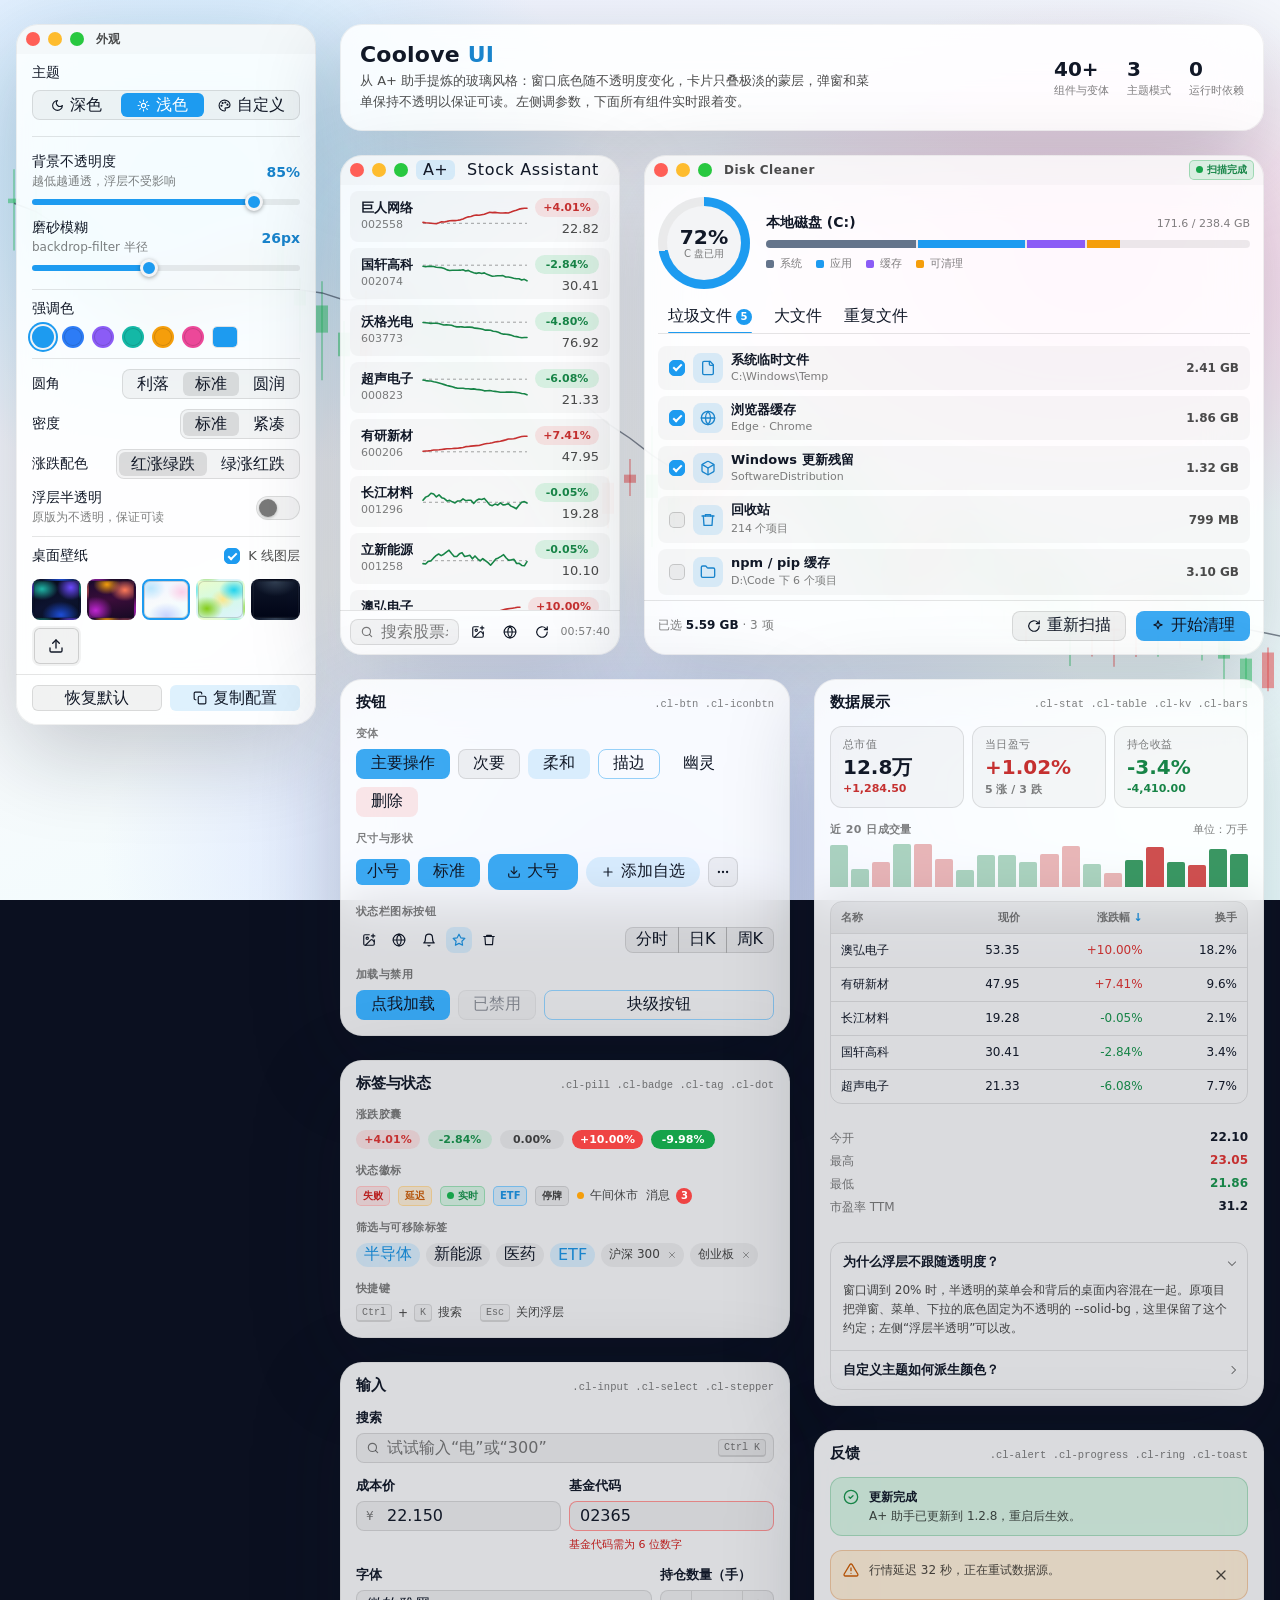
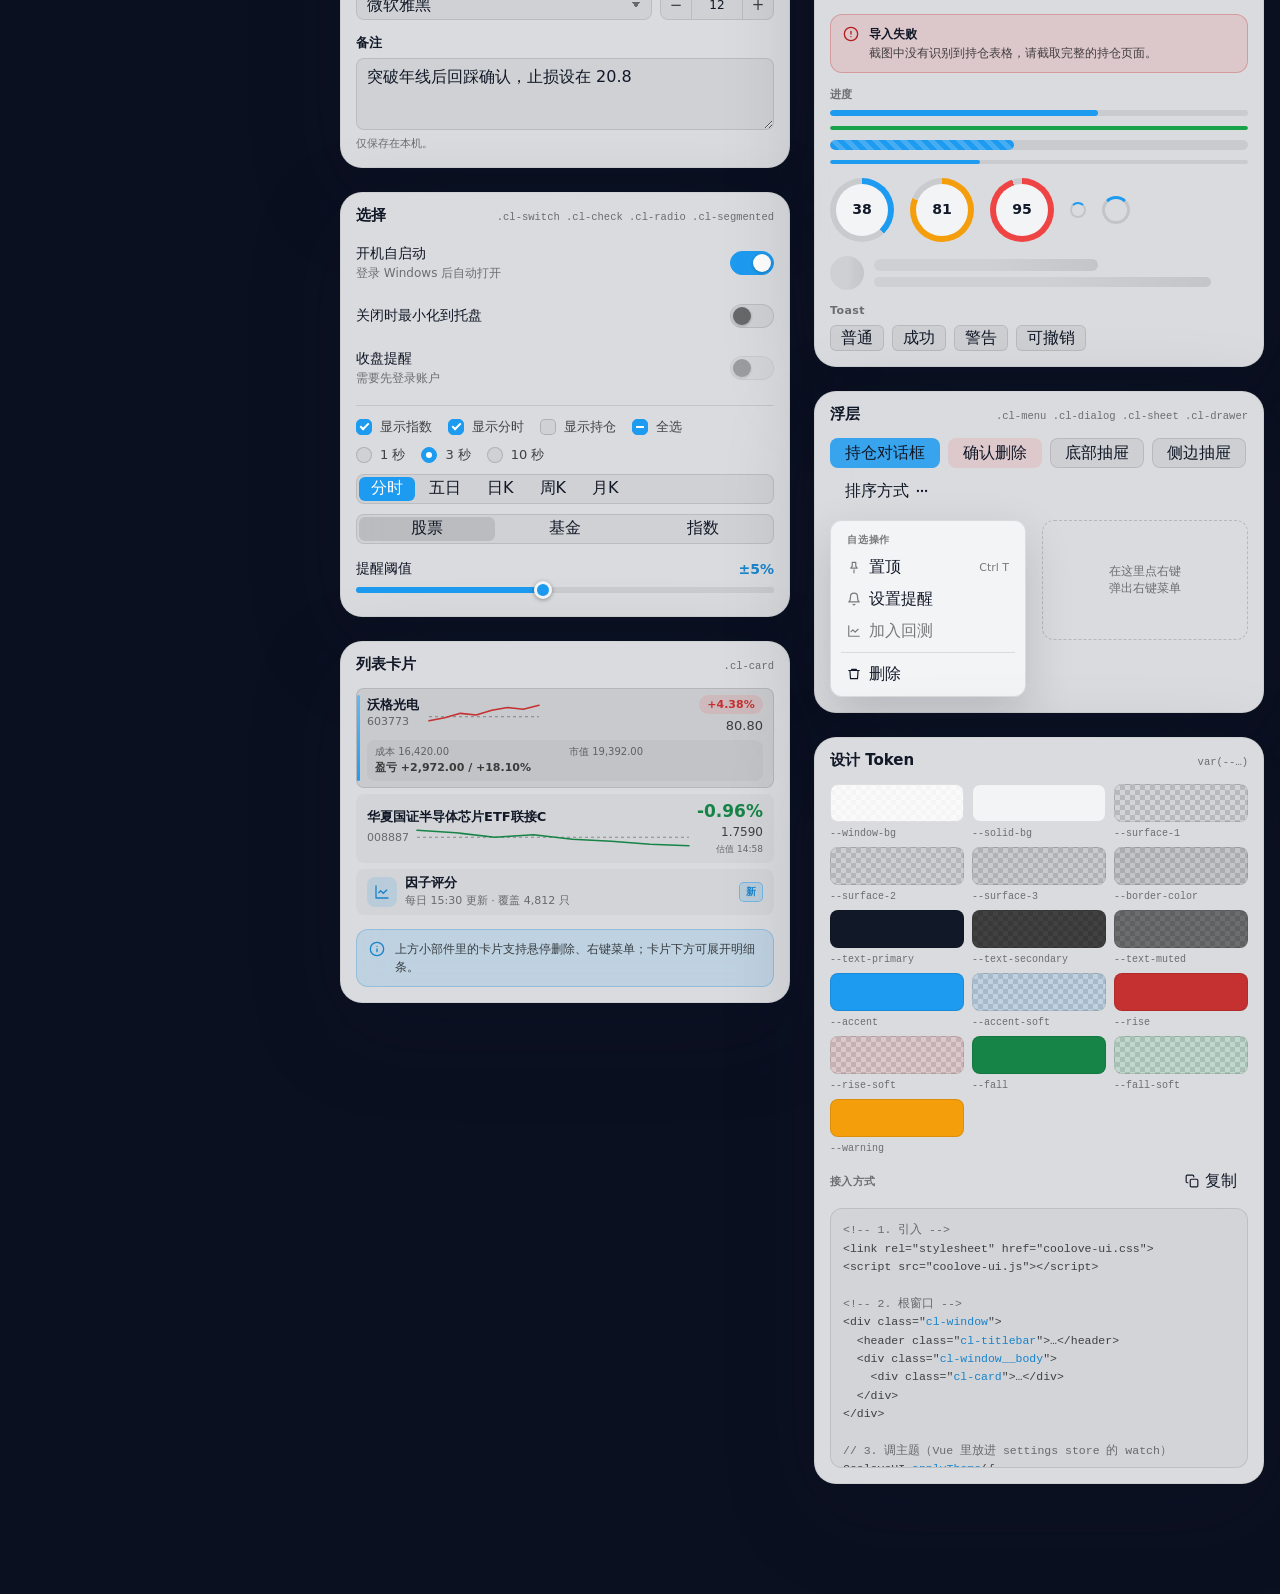
==== index.html @ 3b3c709a "feat: coolove-ui 初始版本（由 glass-ui 改名，前缀 cl-） Co-Authored-By: Claude Opus 5.5 <noreply@anthropic.com> " ====
<!doctype html>
<html lang="zh-CN">
<meta charset="utf-8">
<meta name="viewport" content="width=device-width, initial-scale=1, viewport-fit=cover">
<title>Coolove UI 组件库</title>
<meta name="description" content="从 A+ 助手提炼的可调透明度玻璃风格组件库">
<link rel="stylesheet" href="coolove-ui.css">
<style>
  /* 展示页布局：左侧是“设置窗口”（本身就是组件示范），右侧依次是两个真实感的小部件窗口和组件画廊；
     背后是可切换的桌面壁纸 + K 线图层，用来直观看出透明度和模糊的效果。 */
  html, body { min-height: 100%; }
  body {
    margin: 0;
    background: #0b1020;
    color: #e5e7eb;
    font-family: "Microsoft YaHei", "PingFang SC", "Segoe UI", system-ui, sans-serif;
  }
  .i { width: 16px; height: 16px; fill: none; stroke: currentColor; stroke-width: 2; stroke-linecap: round; stroke-linejoin: round; flex-shrink: 0; }

  .sc-wall { position: fixed; inset: 0; z-index: 0; background: var(--wall, #0b1020); background-size: cover; background-position: center; transition: background .4s ease; }
  .sc-candles { position: fixed; inset: 0; z-index: 0; width: 100%; height: 100%; pointer-events: none; }

  .desk {
    position: relative;
    z-index: 1;
    max-width: 1380px;
    margin: 0 auto;
    padding-block: 24px 110px;
    padding-inline: 16px;
    display: grid;
    grid-template-columns: 300px minmax(0, 1fr);
    gap: 24px;
    align-items: start;
    background: transparent;
  }
  .sc-side { position: sticky; top: calc(env(safe-area-inset-top, 0px) + 16px); max-height: calc(100vh - 32px); }
  .sc-main { display: flex; flex-direction: column; gap: 24px; min-width: 0; }

  /* 设置窗口 */
  .sc-settings { max-height: calc(100vh - 32px); }
  .sc-settings .cl-window__body { gap: 0; padding: 4px 16px 8px; }
  .sc-settings .cl-divider { margin: 10px 0; }
  .sc-settings__foot { display: flex; gap: 8px; padding: 10px 16px 14px; border-top: 1px solid var(--divider-color); }
  .sc-walls { display: grid; grid-template-columns: repeat(5, 1fr); gap: 6px; margin-top: 6px; }
  .sc-wall-btn {
    aspect-ratio: 1.2;
    max-width: 100%;
    padding: 0;
    border: 2px solid transparent;
    border-radius: var(--radius-sm);
    background: var(--thumb);
    background-size: cover;
    background-position: center;
    cursor: pointer;
    box-shadow: inset 0 0 0 1px rgb(var(--ink) / .15);
    transition: transform var(--ease);
  }
  .sc-wall-btn:hover { transform: translateY(-1px); }
  .sc-wall-btn[aria-pressed="true"] { border-color: var(--accent); }
  .sc-wall-btn--upload { display: grid; place-items: center; background: var(--surface-2); color: var(--text-muted); }
  .sc-custom[hidden] { display: none; }

  /* 顶部介绍 */
  .sc-intro { padding: 18px 20px; display: flex; flex-direction: row; flex-wrap: wrap; align-items: center; gap: 16px 24px; }
  .sc-intro__text { flex: 1 1 320px; min-width: 0; }
  .sc-intro h1 { margin: 0 0 4px; font-size: 22px; font-weight: 800; letter-spacing: .01em; text-wrap: balance; }
  .sc-intro h1 span { color: var(--accent-text); }
  .sc-intro p { margin: 0; font-size: var(--fs-md); line-height: 1.6; color: var(--text-secondary); max-width: 62ch; }
  .sc-intro__meta { display: flex; gap: 18px; }
  .sc-intro__meta div { display: flex; flex-direction: column; gap: 2px; }
  .sc-intro__meta strong { font-size: 20px; font-weight: 800; font-variant-numeric: tabular-nums; }
  .sc-intro__meta span { font-size: var(--fs-xs); color: var(--text-muted); }

  /* 小部件展示行 */
  .sc-showroom { display: flex; flex-wrap: wrap; gap: 24px; align-items: flex-start; }
  .sc-widget { width: 280px; max-width: 100%; height: 500px; flex-shrink: 0; }
  .sc-widget .cl-window__body { scrollbar-width: none; }
  .sc-widget .cl-window__body::-webkit-scrollbar { display: none; }
  .sc-spark { flex: 1; min-width: 0; max-width: 110px; height: 18px; }
  .sc-cleaner { flex: 1 1 360px; min-width: 0; height: 500px; }
  .sc-cleaner .cl-window__body { padding: 12px 14px; gap: 12px; }
  .sc-disk { display: flex; align-items: center; gap: 16px; }
  .sc-disk__info { flex: 1; min-width: 0; display: flex; flex-direction: column; gap: 8px; }
  .sc-disk__title { display: flex; align-items: baseline; justify-content: space-between; gap: 8px; }
  .sc-disk__title strong { font-size: var(--fs-lg); }
  .sc-disk__title span { font-size: var(--fs-xs); color: var(--text-muted); font-variant-numeric: tabular-nums; }
  .sc-clean-foot { display: flex; align-items: center; gap: 10px; padding: 10px 14px 14px; border-top: 1px solid var(--divider-color); }
  .sc-clean-foot__sum { flex: 1; min-width: 0; display: flex; flex-direction: column; gap: 6px; font-size: var(--fs-sm); color: var(--text-muted); }
  .sc-clean-foot__sum strong { color: var(--text-primary); font-variant-numeric: tabular-nums; }
  .sc-size { font-size: var(--fs-sm); font-weight: 600; color: var(--text-secondary); font-variant-numeric: tabular-nums; white-space: nowrap; }

  /* 组件画廊：瀑布流 */
  .sc-gallery { columns: 2 380px; column-gap: 24px; }
  .sc-section { break-inside: avoid; margin-bottom: 24px; display: flex; flex-direction: column; }
  .sc-section__head { display: flex; align-items: baseline; justify-content: space-between; gap: 12px; padding: 14px 16px 4px; }
  .sc-section__head h2 { margin: 0; font-size: 15px; font-weight: 700; }
  .sc-section__head code { font-family: var(--font-mono); font-size: 10.5px; color: var(--text-muted); }
  .sc-section__body { display: flex; flex-direction: column; gap: 14px; padding: 10px 16px 16px; }
  .sc-label { font-size: var(--fs-xs); font-weight: 600; color: var(--text-muted); letter-spacing: .04em; margin-bottom: -6px; }
  .sc-stats { display: grid; grid-template-columns: repeat(3, minmax(0, 1fr)); gap: 8px; }
  .sc-rings { display: flex; flex-wrap: wrap; gap: 16px; align-items: center; }
  .sc-skel { display: flex; gap: 10px; align-items: center; }
  .sc-skel > div { flex: 1; display: flex; flex-direction: column; gap: 6px; }
  .sc-menu-demo { display: flex; flex-wrap: wrap; gap: 16px; align-items: flex-start; }
  .sc-menu-demo .cl-menu { width: 196px; }
  .sc-ctx-zone {
    flex: 1 1 160px;
    min-height: 120px;
    display: grid;
    place-items: center;
    padding: 12px;
    border: 1px dashed var(--border-strong);
    border-radius: var(--radius-md);
    color: var(--text-muted);
    font-size: var(--fs-sm);
    text-align: center;
  }
  .sc-tokens { display: grid; grid-template-columns: repeat(auto-fill, minmax(112px, 1fr)); gap: 8px; }
  .sc-token { display: flex; flex-direction: column; gap: 6px; min-width: 0; }
  .sc-token i {
    height: 38px;
    border-radius: var(--radius-sm);
    border: 1px solid var(--border-color);
    background: var(--sw), repeating-conic-gradient(rgb(var(--ink) / .12) 0 25%, transparent 0 50%) 0 0 / 10px 10px;
    background-blend-mode: normal;
  }
  .sc-token span { font-family: var(--font-mono); font-size: 10px; color: var(--text-muted); overflow: hidden; text-overflow: ellipsis; white-space: nowrap; }
  .sc-code {
    margin: 0;
    padding: 12px;
    max-height: 260px;
    overflow: auto;
    border: 1px solid var(--border-color);
    border-radius: var(--radius-md);
    background: rgb(var(--ink) / .03);
    font-family: var(--font-mono);
    font-size: 11.5px;
    line-height: 1.6;
    color: var(--text-secondary);
    white-space: pre;
    user-select: text;
  }
  .sc-code b { color: var(--accent-text); font-weight: 500; }
  .sc-code em { color: var(--text-muted); font-style: normal; }

  .sc-dock {
    position: fixed;
    left: 50%;
    bottom: calc(env(safe-area-inset-bottom, 0px) + 14px);
    z-index: 90;
    width: min(360px, calc(100% - 32px));
    transform: translateX(-50%);
    display: none;
    flex-direction: row;
    align-items: center;
    gap: 10px;
    padding: 6px 8px 6px 14px;
    border-radius: var(--radius-pill);
  }
  .sc-dock .cl-range { margin: 0; }
  .sc-dock__val { font-size: var(--fs-sm); font-weight: 700; color: var(--accent-text); font-variant-numeric: tabular-nums; min-width: 36px; text-align: right; }

  @media (max-width: 1040px) {
    .desk { grid-template-columns: minmax(0, 1fr); }
    .cl-toast-stack { bottom: calc(env(safe-area-inset-bottom, 0px) + 76px); }
    .sc-side { position: static; max-height: none; }
    .sc-settings { max-height: none; }
    .sc-dock { display: flex; }
  }
  @media (max-width: 520px) {
    .sc-widget { width: 100%; }
    .sc-stats { grid-template-columns: minmax(0, 1fr) minmax(0, 1fr); }
    .sc-disk { flex-direction: column; align-items: stretch; }
    .sc-disk .cl-ring { align-self: center; }
  }
</style>

<!-- 图标（线性，仿 lucide） -->
<svg width="0" height="0" style="position:absolute" aria-hidden="true">
  <symbol id="i-search" viewBox="0 0 24 24"><circle cx="11" cy="11" r="7"/><path d="m20 20-3.5-3.5"/></symbol>
  <symbol id="i-refresh" viewBox="0 0 24 24"><path d="M21 12a9 9 0 1 1-2.64-6.36L21 8"/><path d="M21 3v5h-5"/></symbol>
  <symbol id="i-image" viewBox="0 0 24 24"><path d="M16 5h6M19 2v6"/><path d="M21 11.5V19a2 2 0 0 1-2 2H5a2 2 0 0 1-2-2V5a2 2 0 0 1 2-2h7.5"/><path d="m21 15-3.1-3.1a2 2 0 0 0-2.8 0L6 21"/><circle cx="9" cy="9" r="2"/></symbol>
  <symbol id="i-globe" viewBox="0 0 24 24"><circle cx="12" cy="12" r="10"/><path d="M2 12h20"/><path d="M12 2a15 15 0 0 1 0 20 15 15 0 0 1 0-20"/></symbol>
  <symbol id="i-x" viewBox="0 0 24 24"><path d="M18 6 6 18M6 6l12 12"/></symbol>
  <symbol id="i-plus" viewBox="0 0 24 24"><path d="M12 5v14M5 12h14"/></symbol>
  <symbol id="i-minus" viewBox="0 0 24 24"><path d="M5 12h14"/></symbol>
  <symbol id="i-trash" viewBox="0 0 24 24"><path d="M3 6h18"/><path d="M8 6V4h8v2"/><path d="m19 6-1 14H6L5 6"/></symbol>
  <symbol id="i-pin" viewBox="0 0 24 24"><path d="M12 17v5"/><path d="M9 4h6v6.5l2.5 3.5h-11L9 10.5z"/></symbol>
  <symbol id="i-bell" viewBox="0 0 24 24"><path d="M6 8a6 6 0 0 1 12 0c0 7 3 9 3 9H3s3-2 3-9"/><path d="M10.3 21a1.94 1.94 0 0 0 3.4 0"/></symbol>
  <symbol id="i-check" viewBox="0 0 24 24"><path d="M20 6 9 17l-5-5"/></symbol>
  <symbol id="i-info" viewBox="0 0 24 24"><circle cx="12" cy="12" r="10"/><path d="M12 16v-4M12 8h.01"/></symbol>
  <symbol id="i-warn" viewBox="0 0 24 24"><path d="M10.3 3.9 1.8 18a2 2 0 0 0 1.7 3h16.9a2 2 0 0 0 1.7-3L13.7 3.9a2 2 0 0 0-3.4 0z"/><path d="M12 9v4M12 17h.01"/></symbol>
  <symbol id="i-ok" viewBox="0 0 24 24"><circle cx="12" cy="12" r="10"/><path d="m9 12 2 2 4-4"/></symbol>
  <symbol id="i-alert" viewBox="0 0 24 24"><circle cx="12" cy="12" r="10"/><path d="M12 8v4M12 16h.01"/></symbol>
  <symbol id="i-folder" viewBox="0 0 24 24"><path d="M4 20h16a2 2 0 0 0 2-2V8a2 2 0 0 0-2-2h-7.9a2 2 0 0 1-1.7-.9l-.8-1.2A2 2 0 0 0 7.9 3H4a2 2 0 0 0-2 2v13a2 2 0 0 0 2 2z"/></symbol>
  <symbol id="i-drive" viewBox="0 0 24 24"><path d="M22 12H2"/><path d="M5.45 5.11 2 12v6a2 2 0 0 0 2 2h16a2 2 0 0 0 2-2v-6l-3.45-6.89A2 2 0 0 0 16.76 4H7.24a2 2 0 0 0-1.79 1.11z"/><path d="M6 16h.01M10 16h.01"/></symbol>
  <symbol id="i-sun" viewBox="0 0 24 24"><circle cx="12" cy="12" r="4"/><path d="M12 2v2M12 20v2M4.9 4.9l1.4 1.4M17.7 17.7l1.4 1.4M2 12h2M20 12h2M4.9 19.1l1.4-1.4M17.7 6.3l1.4-1.4"/></symbol>
  <symbol id="i-moon" viewBox="0 0 24 24"><path d="M12 3a6 6 0 0 0 9 9 9 9 0 1 1-9-9z"/></symbol>
  <symbol id="i-palette" viewBox="0 0 24 24"><circle cx="13.5" cy="6.5" r="1"/><circle cx="17.5" cy="10.5" r="1"/><circle cx="8.5" cy="7.5" r="1"/><circle cx="6.5" cy="12.5" r="1"/><path d="M12 2a10 10 0 0 0 0 20c.9 0 1.7-.8 1.7-1.7 0-.4-.2-.8-.4-1.1-.3-.3-.4-.7-.4-1.1 0-.9.8-1.7 1.7-1.7h2a5.6 5.6 0 0 0 5.6-5.6C22 6 17.5 2 12 2z"/></symbol>
  <symbol id="i-star" viewBox="0 0 24 24"><path d="m12 2 3.1 6.3 6.9 1-5 4.9 1.2 6.8-6.2-3.2-6.2 3.2L7 14.2 2 9.3l6.9-1z"/></symbol>
  <symbol id="i-more" viewBox="0 0 24 24"><circle cx="5" cy="12" r="1"/><circle cx="12" cy="12" r="1"/><circle cx="19" cy="12" r="1"/></symbol>
  <symbol id="i-upload" viewBox="0 0 24 24"><path d="M21 15v4a2 2 0 0 1-2 2H5a2 2 0 0 1-2-2v-4"/><path d="m17 8-5-5-5 5"/><path d="M12 3v12"/></symbol>
  <symbol id="i-copy" viewBox="0 0 24 24"><rect x="9" y="9" width="13" height="13" rx="2"/><path d="M5 15H4a2 2 0 0 1-2-2V4a2 2 0 0 1 2-2h9a2 2 0 0 1 2 2v1"/></symbol>
  <symbol id="i-spark" viewBox="0 0 24 24"><path d="M12 3l1.9 5.1L19 10l-5.1 1.9L12 17l-1.9-5.1L5 10l5.1-1.9z"/></symbol>
  <symbol id="i-download" viewBox="0 0 24 24"><path d="M21 15v4a2 2 0 0 1-2 2H5a2 2 0 0 1-2-2v-4"/><path d="m7 10 5 5 5-5"/><path d="M12 15V3"/></symbol>
  <symbol id="i-chart" viewBox="0 0 24 24"><path d="M3 3v18h18"/><path d="m19 9-5 5-4-4-3 3"/></symbol>
  <symbol id="i-box" viewBox="0 0 24 24"><path d="M21 8a2 2 0 0 0-1-1.73l-7-4a2 2 0 0 0-2 0l-7 4A2 2 0 0 0 3 8v8a2 2 0 0 0 1 1.73l7 4a2 2 0 0 0 2 0l7-4A2 2 0 0 0 21 16Z"/><path d="m3.3 7 8.7 5 8.7-5"/><path d="M12 22V12"/></symbol>
  <symbol id="i-file" viewBox="0 0 24 24"><path d="M15 2H6a2 2 0 0 0-2 2v16a2 2 0 0 0 2 2h12a2 2 0 0 0 2-2V7z"/><path d="M14 2v4a2 2 0 0 0 2 2h4"/></symbol>
  <symbol id="i-gear" viewBox="0 0 24 24"><circle cx="12" cy="12" r="3"/><path d="M19.4 15a1.65 1.65 0 0 0 .33 1.82l.06.06a2 2 0 1 1-2.83 2.83l-.06-.06a1.65 1.65 0 0 0-1.82-.33 1.65 1.65 0 0 0-1 1.51V21a2 2 0 0 1-4 0v-.09a1.65 1.65 0 0 0-1-1.51 1.65 1.65 0 0 0-1.82.33l-.06.06a2 2 0 1 1-2.83-2.83l.06-.06a1.65 1.65 0 0 0 .33-1.82 1.65 1.65 0 0 0-1.51-1H3a2 2 0 0 1 0-4h.09a1.65 1.65 0 0 0 1.51-1 1.65 1.65 0 0 0-.33-1.82l-.06-.06a2 2 0 1 1 2.83-2.83l.06.06a1.65 1.65 0 0 0 1.82.33h.01a1.65 1.65 0 0 0 1-1.51V3a2 2 0 0 1 4 0v.09a1.65 1.65 0 0 0 1 1.51h.01a1.65 1.65 0 0 0 1.82-.33l.06-.06a2 2 0 1 1 2.83 2.83l-.06.06a1.65 1.65 0 0 0-.33 1.82v.01a1.65 1.65 0 0 0 1.51 1H21a2 2 0 0 1 0 4h-.09a1.65 1.65 0 0 0-1.51 1z"/></symbol>
</svg>

<div class="sc-wall" id="wall"></div>
<canvas class="sc-candles" id="candles" aria-hidden="true"></canvas>

<div class="desk cl-scope" id="desk" data-cl-root data-theme="dark">

  <!-- ================= 左：外观设置窗口 ================= -->
  <aside class="sc-side">
    <section class="cl-window sc-settings" aria-label="外观设置">
      <header class="cl-titlebar">
        <div class="cl-traffic">
          <button class="cl-traffic__btn cl-traffic__btn--close" type="button" aria-label="关闭"><svg viewBox="0 0 24 24" fill="none" stroke="currentColor" stroke-width="3.5" stroke-linecap="round"><path d="M18 6 6 18M6 6l12 12"/></svg></button>
          <button class="cl-traffic__btn cl-traffic__btn--min" type="button" aria-label="最小化"><svg viewBox="0 0 24 24" fill="none" stroke="currentColor" stroke-width="3.5" stroke-linecap="round"><path d="M5 12h14"/></svg></button>
          <button class="cl-traffic__btn cl-traffic__btn--settings" type="button" aria-label="设置"><svg viewBox="0 0 24 24" fill="none" stroke="currentColor" stroke-width="3" stroke-linecap="round"><circle cx="12" cy="12" r="4"/></svg></button>
        </div>
        <span class="cl-titlebar__title" style="cursor:default">外观</span>
      </header>

      <div class="cl-window__body cl-scroll">
        <div class="cl-setting" style="flex-direction:column;align-items:stretch;gap:8px">
          <span class="cl-setting__label">主题</span>
          <div class="cl-segmented cl-segmented--block" data-cl-select id="ctlTheme" role="group" aria-label="主题">
            <button class="cl-segmented__item" type="button" data-value="dark" aria-pressed="true"><svg class="i"><use href="#i-moon"/></svg>深色</button>
            <button class="cl-segmented__item" type="button" data-value="light" aria-pressed="false"><svg class="i"><use href="#i-sun"/></svg>浅色</button>
            <button class="cl-segmented__item" type="button" data-value="custom" aria-pressed="false"><svg class="i"><use href="#i-palette"/></svg>自定义</button>
          </div>
          <div class="cl-panel sc-custom" id="customPanel" hidden>
            <div class="cl-stack">
              <label class="cl-row" style="justify-content:space-between" for="ctlCustomBg">
                <span class="cl-stack" style="gap:2px"><span style="font-size:var(--fs-sm);font-weight:500">背景色</span><span class="cl-mono cl-muted" style="font-size:11px" id="customBgHex">#1F2937</span></span>
                <input class="cl-color" type="color" id="ctlCustomBg" value="#1f2937">
              </label>
              <label class="cl-row" style="justify-content:space-between" for="ctlCustomFg">
                <span class="cl-stack" style="gap:2px"><span style="font-size:var(--fs-sm);font-weight:500">文字色</span><span class="cl-mono cl-muted" style="font-size:11px" id="customFgHex">#FFFFFF</span></span>
                <input class="cl-color" type="color" id="ctlCustomFg" value="#ffffff">
              </label>
            </div>
          </div>
        </div>

        <hr class="cl-divider">

        <div>
          <div class="cl-setting" style="padding-bottom:0">
            <div class="cl-setting__info"><span class="cl-setting__label">背景不透明度</span><span class="cl-setting__desc">越低越通透，浮层不受影响</span></div>
            <span class="cl-setting__value js-opacity-val">85%</span>
          </div>
          <input class="cl-range js-opacity" id="ctlOpacity" type="range" min="0" max="100" value="85" aria-label="背景不透明度">
        </div>
        <div>
          <div class="cl-setting" style="padding-bottom:0">
            <div class="cl-setting__info"><span class="cl-setting__label">磨砂模糊</span><span class="cl-setting__desc">backdrop-filter 半径</span></div>
            <span class="cl-setting__value" id="blurVal">26px</span>
          </div>
          <input class="cl-range" id="ctlBlur" type="range" min="0" max="60" value="26" aria-label="磨砂模糊">
        </div>

        <hr class="cl-divider">

        <div class="cl-stack" style="gap:8px">
          <span class="cl-setting__label">强调色</span>
          <div class="cl-swatches" id="ctlAccent">
            <button class="cl-swatch" type="button" style="--swatch:#1d9bf0" data-value="#1d9bf0" aria-label="原版蓝" data-tip="原版蓝"></button>
            <button class="cl-swatch" type="button" style="--swatch:#2d7cf6" data-value="#2d7cf6" aria-label="深海蓝" data-tip="深海蓝"></button>
            <button class="cl-swatch" type="button" style="--swatch:#8b5cf6" data-value="#8b5cf6" aria-label="紫罗兰" data-tip="紫罗兰"></button>
            <button class="cl-swatch" type="button" style="--swatch:#14b8a6" data-value="#14b8a6" aria-label="青碧" data-tip="青碧"></button>
            <button class="cl-swatch" type="button" style="--swatch:#f59e0b" data-value="#f59e0b" aria-label="琥珀" data-tip="琥珀"></button>
            <button class="cl-swatch" type="button" style="--swatch:#ec4899" data-value="#ec4899" aria-label="桃红" data-tip="桃红"></button>
            <input class="cl-color" type="color" id="ctlAccentCustom" value="#1d9bf0" aria-label="自选强调色" style="width:26px;height:22px">
          </div>
        </div>

        <hr class="cl-divider">

        <div class="cl-stack" style="gap:10px">
          <div class="cl-setting" style="padding:0"><span class="cl-setting__label">圆角</span>
            <div class="cl-segmented cl-segmented--subtle" data-cl-select id="ctlRadius" role="group" aria-label="圆角">
              <button class="cl-segmented__item" type="button" data-value="0.55" aria-pressed="false">利落</button>
              <button class="cl-segmented__item" type="button" data-value="1" aria-pressed="true">标准</button>
              <button class="cl-segmented__item" type="button" data-value="1.4" aria-pressed="false">圆润</button>
            </div>
          </div>
          <div class="cl-setting" style="padding:0"><span class="cl-setting__label">密度</span>
            <div class="cl-segmented cl-segmented--subtle" data-cl-select id="ctlDensity" role="group" aria-label="密度">
              <button class="cl-segmented__item" type="button" data-value="comfortable" aria-pressed="true">标准</button>
              <button class="cl-segmented__item" type="button" data-value="compact" aria-pressed="false">紧凑</button>
            </div>
          </div>
          <div class="cl-setting" style="padding:0"><span class="cl-setting__label">涨跌配色</span>
            <div class="cl-segmented cl-segmented--subtle" data-cl-select id="ctlTrend" role="group" aria-label="涨跌配色">
              <button class="cl-segmented__item" type="button" data-value="cn" aria-pressed="true">红涨绿跌</button>
              <button class="cl-segmented__item" type="button" data-value="intl" aria-pressed="false">绿涨红跌</button>
            </div>
          </div>
          <div class="cl-setting" style="padding:0">
            <div class="cl-setting__info"><span class="cl-setting__label">浮层半透明</span><span class="cl-setting__desc">原版为不透明，保证可读</span></div>
            <label class="cl-switch"><input type="checkbox" id="ctlOverlay"><span class="cl-switch__track"></span></label>
          </div>
        </div>

        <hr class="cl-divider">

        <div class="cl-stack" style="gap:8px">
          <div class="cl-setting" style="padding:0">
            <span class="cl-setting__label">桌面壁纸</span>
            <label class="cl-check" for="ctlCandles"><input type="checkbox" id="ctlCandles" checked>K 线图层</label>
          </div>
          <div class="sc-walls" id="ctlWall"></div>
          <input type="file" id="wallFile" accept="image/*" hidden>
        </div>
      </div>

      <div class="sc-settings__foot">
        <button class="cl-btn cl-btn--sm" type="button" id="btnReset" style="flex:1">恢复默认</button>
        <button class="cl-btn cl-btn--sm cl-btn--soft" type="button" id="btnCopyCfg" style="flex:1"><svg class="i"><use href="#i-copy"/></svg>复制配置</button>
      </div>
    </section>
  </aside>

  <!-- ================= 右：展示区 ================= -->
  <main class="sc-main">

    <section class="cl-window sc-intro">
      <div class="sc-intro__text">
        <h1>Coolove <span>UI</span></h1>
        <p>从 A+ 助手提炼的玻璃风格：窗口底色随不透明度变化，卡片只叠极淡的蒙层，弹窗和菜单保持不透明以保证可读。左侧调参数，下面所有组件实时跟着变。</p>
      </div>
      <div class="sc-intro__meta">
        <div><strong id="compCount">42</strong><span>组件与变体</span></div>
        <div><strong>3</strong><span>主题模式</span></div>
        <div><strong>0</strong><span>运行时依赖</span></div>
      </div>
    </section>

    <!-- 两个真实感窗口 -->
    <div class="sc-showroom">
      <!-- 原项目风格还原：自选股小部件 -->
      <section class="cl-window sc-widget" id="stockWidget" aria-label="自选股小部件示例">
        <header class="cl-titlebar">
          <div class="cl-traffic">
            <button class="cl-traffic__btn cl-traffic__btn--close" type="button" aria-label="关闭"><svg viewBox="0 0 24 24" fill="none" stroke="currentColor" stroke-width="3.5" stroke-linecap="round"><path d="M18 6 6 18M6 6l12 12"/></svg></button>
            <button class="cl-traffic__btn cl-traffic__btn--min" type="button" aria-label="最小化"><svg viewBox="0 0 24 24" fill="none" stroke="currentColor" stroke-width="3.5" stroke-linecap="round"><path d="M5 12h14"/></svg></button>
            <button class="cl-traffic__btn cl-traffic__btn--settings" type="button" aria-label="快捷设置" data-cl-open="#widgetQuick"><svg viewBox="0 0 24 24" fill="none" stroke="currentColor" stroke-width="3" stroke-linecap="round"><circle cx="12" cy="12" r="4"/></svg></button>
          </div>
          <button class="cl-brand" type="button" aria-pressed="false" data-cl-toggle title="量化">A+</button>
          <button class="cl-titlebar__title" type="button" id="assetToggle">Stock Assistant</button>
        </header>
        <div class="cl-window__body" id="stockList"></div>
        <footer class="cl-statusbar">
          <div class="cl-search" id="stockSearch">
            <div class="cl-input-wrap">
              <span class="cl-input-wrap__prefix"><svg class="i"><use href="#i-search"/></svg></span>
              <input class="cl-input cl-input--sm" id="stockSearchInput" type="text" placeholder="搜索股票名称/代码" autocomplete="off">
            </div>
            <div class="cl-search__results cl-search__results--up" id="stockSearchResults" hidden></div>
          </div>
          <button class="cl-iconbtn cl-iconbtn--accent" type="button" aria-label="图片导入持仓" data-tip="图片导入"><svg class="i"><use href="#i-image"/></svg></button>
          <button class="cl-iconbtn cl-iconbtn--accent" type="button" aria-label="市场助手" data-tip="市场助手"><svg class="i"><use href="#i-globe"/></svg></button>
          <button class="cl-iconbtn" type="button" id="btnRefresh" aria-label="刷新" data-tip="刷新"><svg class="i"><use href="#i-refresh"/></svg></button>
          <span class="cl-statusbar__time" id="clock">15:46:45</span>
        </footer>

        <div class="cl-backdrop cl-backdrop--contained" id="widgetQuick" hidden>
          <div class="cl-dialog cl-dialog--sm" role="dialog" aria-modal="true" aria-labelledby="wqTitle">
            <div class="cl-dialog__head">
              <h3 class="cl-dialog__title" id="wqTitle">快捷设置</h3>
              <button class="cl-close" type="button" data-cl-close aria-label="关闭"><svg class="i"><use href="#i-x"/></svg></button>
            </div>
            <div class="cl-dialog__body">
              <div class="cl-setting" style="padding-bottom:0"><span class="cl-setting__label">背景不透明度</span><span class="cl-setting__value js-opacity-val">85%</span></div>
              <input class="cl-range js-opacity" id="wqOpacity" type="range" min="0" max="100" value="85" aria-label="背景不透明度">
              <div class="cl-setting">
                <div class="cl-setting__info"><span class="cl-setting__label">窗口置顶</span><span class="cl-setting__desc">始终显示在其他窗口之上</span></div>
                <label class="cl-switch cl-switch--sm"><input type="checkbox" id="wqTop" checked><span class="cl-switch__track"></span></label>
              </div>
              <div class="cl-setting">
                <div class="cl-setting__info"><span class="cl-setting__label">显示分时图</span></div>
                <label class="cl-switch cl-switch--sm"><input type="checkbox" id="wqSpark" checked><span class="cl-switch__track"></span></label>
              </div>
            </div>
          </div>
        </div>
      </section>

      <!-- 新组件组合示例：磁盘清理 -->
      <section class="cl-window sc-cleaner" aria-label="磁盘清理示例">
        <header class="cl-titlebar">
          <div class="cl-traffic">
            <button class="cl-traffic__btn cl-traffic__btn--close" type="button" aria-label="关闭"><svg viewBox="0 0 24 24" fill="none" stroke="currentColor" stroke-width="3.5" stroke-linecap="round"><path d="M18 6 6 18M6 6l12 12"/></svg></button>
            <button class="cl-traffic__btn cl-traffic__btn--min" type="button" aria-label="最小化"><svg viewBox="0 0 24 24" fill="none" stroke="currentColor" stroke-width="3.5" stroke-linecap="round"><path d="M5 12h14"/></svg></button>
            <button class="cl-traffic__btn cl-traffic__btn--max" type="button" aria-label="最大化"><svg viewBox="0 0 24 24" fill="none" stroke="currentColor" stroke-width="3" stroke-linecap="round"><path d="M7 17 17 7M9 7h8v8"/></svg></button>
          </div>
          <span class="cl-titlebar__title" style="cursor:default">Disk Cleaner</span>
          <span class="cl-titlebar__spacer"></span>
          <span class="cl-badge cl-badge--success" id="scanBadge"><span class="cl-dot cl-dot--live"></span>扫描完成</span>
        </header>

        <div class="cl-window__body">
          <div class="sc-disk">
            <div class="cl-ring" id="diskRing" style="--val:72;--size:92px" role="img" aria-label="C 盘已用 72%">
              <div class="cl-ring__label"><span class="cl-ring__value" id="diskPct">72%</span><span class="cl-ring__unit">C 盘已用</span></div>
            </div>
            <div class="sc-disk__info">
              <div class="sc-disk__title"><strong>本地磁盘 (C:)</strong><span id="diskUsed">171.6 / 238.4 GB</span></div>
              <div class="cl-meter" id="diskMeter">
                <i style="--w:31;--c:#64748b"></i><i style="--w:22;--c:var(--accent)"></i><i style="--w:12;--c:#8b5cf6" id="meterCache"></i><i style="--w:7;--c:var(--warning)" id="meterJunk"></i>
              </div>
              <div class="cl-legend">
                <span style="--c:#64748b">系统</span><span style="--c:var(--accent)">应用</span><span style="--c:#8b5cf6">缓存</span><span style="--c:var(--warning)">可清理</span>
              </div>
            </div>
          </div>

          <div class="cl-tabs" role="tablist" data-cl-select aria-label="清理类型">
            <button class="cl-tabs__item" role="tab" type="button" aria-selected="true" aria-controls="tabJunk">垃圾文件<span class="cl-count cl-count--accent">5</span></button>
            <button class="cl-tabs__item" role="tab" type="button" aria-selected="false" aria-controls="tabBig">大文件</button>
            <button class="cl-tabs__item" role="tab" type="button" aria-selected="false" aria-controls="tabDup">重复文件</button>
          </div>

          <div class="cl-tabpanel cl-list" id="tabJunk" role="tabpanel"></div>
          <div class="cl-tabpanel" id="tabBig" role="tabpanel" hidden>
            <div class="cl-table-wrap">
              <table class="cl-table">
                <thead><tr><th>文件</th><th>位置</th><th class="is-num">大小</th></tr></thead>
                <tbody>
                  <tr><td>Win11_23H2.iso</td><td class="cl-muted">D:\Downloads</td><td class="is-num">6.1 GB</td></tr>
                  <tr><td>hiberfil.sys</td><td class="cl-muted">C:\</td><td class="is-num">3.2 GB</td></tr>
                  <tr><td>node_modules.zip</td><td class="cl-muted">D:\Code\backup</td><td class="is-num">1.4 GB</td></tr>
                  <tr><td>录屏_0921.mp4</td><td class="cl-muted">C:\Users\Videos</td><td class="is-num">980 MB</td></tr>
                </tbody>
              </table>
            </div>
          </div>
          <div class="cl-tabpanel" id="tabDup" role="tabpanel" hidden>
            <div class="cl-empty">
              <div class="cl-empty__icon"><svg class="i"><use href="#i-copy"/></svg></div>
              <div class="cl-empty__title">没有发现重复文件</div>
              <div class="cl-empty__desc">已比对 12,408 个文件的大小和哈希值。</div>
              <button class="cl-btn cl-btn--sm cl-btn--ghost" type="button">重新比对</button>
            </div>
          </div>
        </div>

        <footer class="sc-clean-foot">
          <div class="sc-clean-foot__sum">
            <span>已选 <strong id="selSize">0 B</strong> · <span id="selCount">0</span> 项</span>
            <div class="cl-progress cl-progress--sm cl-progress--striped" id="cleanProgress" hidden><div class="cl-progress__bar"></div></div>
          </div>
          <button class="cl-btn" type="button" id="btnRescan"><svg class="i"><use href="#i-refresh"/></svg>重新扫描</button>
          <button class="cl-btn cl-btn--primary" type="button" id="btnClean"><svg class="i"><use href="#i-spark"/></svg>开始清理</button>
        </footer>
      </section>
    </div>

    <!-- ================= 组件画廊 ================= -->
    <div class="sc-gallery">

      <!-- 按钮 -->
      <section class="cl-window sc-section" id="buttons">
        <div class="sc-section__head"><h2>按钮</h2><code>.cl-btn .cl-iconbtn</code></div>
        <div class="sc-section__body">
          <div class="sc-label">变体</div>
          <div class="cl-row">
            <button class="cl-btn cl-btn--primary" type="button">主要操作</button>
            <button class="cl-btn" type="button">次要</button>
            <button class="cl-btn cl-btn--soft" type="button">柔和</button>
            <button class="cl-btn cl-btn--outline" type="button">描边</button>
            <button class="cl-btn cl-btn--ghost" type="button">幽灵</button>
            <button class="cl-btn cl-btn--danger" type="button">删除</button>
          </div>
          <div class="sc-label">尺寸与形状</div>
          <div class="cl-row">
            <button class="cl-btn cl-btn--primary cl-btn--sm" type="button">小号</button>
            <button class="cl-btn cl-btn--primary" type="button">标准</button>
            <button class="cl-btn cl-btn--primary cl-btn--lg" type="button"><svg class="i"><use href="#i-download"/></svg>大号</button>
            <button class="cl-btn cl-btn--soft cl-btn--pill" type="button"><svg class="i"><use href="#i-plus"/></svg>添加自选</button>
            <button class="cl-btn cl-btn--icon" type="button" aria-label="更多"><svg class="i"><use href="#i-more"/></svg></button>
          </div>
          <div class="sc-label">状态栏图标按钮</div>
          <div class="cl-row" style="gap:4px">
            <button class="cl-iconbtn cl-iconbtn--accent" type="button" aria-label="导入" data-tip="导入"><svg class="i"><use href="#i-image"/></svg></button>
            <button class="cl-iconbtn cl-iconbtn--accent" type="button" aria-label="市场" data-tip="市场"><svg class="i"><use href="#i-globe"/></svg></button>
            <button class="cl-iconbtn" type="button" aria-label="提醒" data-tip="提醒"><svg class="i"><use href="#i-bell"/></svg></button>
            <button class="cl-iconbtn cl-iconbtn--accent is-active" type="button" aria-label="收藏" data-tip="已收藏"><svg class="i"><use href="#i-star"/></svg></button>
            <button class="cl-iconbtn cl-iconbtn--danger" type="button" aria-label="删除" data-tip="删除"><svg class="i"><use href="#i-trash"/></svg></button>
            <span class="cl-spacer"></span>
            <div class="cl-btn-group">
              <button class="cl-btn cl-btn--sm" type="button">分时</button>
              <button class="cl-btn cl-btn--sm" type="button">日K</button>
              <button class="cl-btn cl-btn--sm" type="button">周K</button>
            </div>
          </div>
          <div class="sc-label">加载与禁用</div>
          <div class="cl-row">
            <button class="cl-btn cl-btn--primary" type="button" id="btnLoading">点我加载</button>
            <button class="cl-btn" type="button" disabled>已禁用</button>
            <button class="cl-btn cl-btn--block cl-btn--outline" type="button" style="flex:1 1 140px">块级按钮</button>
          </div>
        </div>
      </section>

      <!-- 标签与状态 -->
      <section class="cl-window sc-section" id="badges">
        <div class="sc-section__head"><h2>标签与状态</h2><code>.cl-pill .cl-badge .cl-tag .cl-dot</code></div>
        <div class="sc-section__body">
          <div class="sc-label">涨跌胶囊</div>
          <div class="cl-row">
            <span class="cl-pill cl-pill--rise">+4.01%</span>
            <span class="cl-pill cl-pill--fall">-2.84%</span>
            <span class="cl-pill">0.00%</span>
            <span class="cl-pill cl-pill--rise cl-pill--solid">+10.00%</span>
            <span class="cl-pill cl-pill--fall cl-pill--solid">-9.98%</span>
          </div>
          <div class="sc-label">状态徽标</div>
          <div class="cl-row">
            <span class="cl-badge cl-badge--danger">失败</span>
            <span class="cl-badge cl-badge--warning">延迟</span>
            <span class="cl-badge cl-badge--success"><span class="cl-dot cl-dot--live"></span>实时</span>
            <span class="cl-badge cl-badge--accent">ETF</span>
            <span class="cl-badge">停牌</span>
            <span class="cl-row" style="gap:6px;font-size:12px;color:var(--text-secondary)"><span class="cl-dot cl-dot--warn"></span>午间休市</span>
            <span class="cl-row" style="gap:6px;font-size:12px;color:var(--text-secondary)">消息<span class="cl-count">3</span></span>
          </div>
          <div class="sc-label">筛选与可移除标签</div>
          <div class="cl-row" style="gap:6px">
            <button class="cl-tag" type="button" data-cl-toggle aria-pressed="true">半导体</button>
            <button class="cl-tag" type="button" data-cl-toggle aria-pressed="false">新能源</button>
            <button class="cl-tag" type="button" data-cl-toggle aria-pressed="false">医药</button>
            <button class="cl-tag" type="button" data-cl-toggle aria-pressed="true">ETF</button>
            <span class="cl-tag">沪深 300<button class="cl-tag__x" type="button" aria-label="移除"><svg class="i"><use href="#i-x"/></svg></button></span>
            <span class="cl-tag">创业板<button class="cl-tag__x" type="button" aria-label="移除"><svg class="i"><use href="#i-x"/></svg></button></span>
          </div>
          <div class="sc-label">快捷键</div>
          <div class="cl-row" style="gap:6px;font-size:12px;color:var(--text-secondary)"><span class="cl-kbd">Ctrl</span>+<span class="cl-kbd">K</span> 搜索　<span class="cl-kbd">Esc</span> 关闭浮层</div>
        </div>
      </section>

      <!-- 表单 -->
      <section class="cl-window sc-section" id="inputs">
        <div class="sc-section__head"><h2>输入</h2><code>.cl-input .cl-select .cl-stepper</code></div>
        <div class="sc-section__body">
          <div class="cl-field">
            <label class="cl-field__label" for="fSearch">搜索</label>
            <div class="cl-search">
              <div class="cl-input-wrap">
                <span class="cl-input-wrap__prefix"><svg class="i"><use href="#i-search"/></svg></span>
                <input class="cl-input" id="fSearch" type="text" placeholder="输入代码、拼音或名称" autocomplete="off">
                <span class="cl-input-wrap__suffix"><span class="cl-kbd">Ctrl K</span></span>
              </div>
              <div class="cl-search__results cl-search__results--down" id="fSearchResults" hidden></div>
            </div>
          </div>
          <div class="cl-row" style="align-items:flex-start">
            <div class="cl-field" style="flex:1 1 140px">
              <label class="cl-field__label" for="fCost">成本价</label>
              <div class="cl-input-wrap">
                <span class="cl-input-wrap__prefix">¥</span>
                <input class="cl-input cl-num" id="fCost" type="text" value="22.150">
              </div>
            </div>
            <div class="cl-field" style="flex:1 1 140px">
              <label class="cl-field__label" for="fCode">基金代码</label>
              <input class="cl-input is-invalid" id="fCode" type="text" value="02365" aria-describedby="fCodeErr">
              <span class="cl-field__error" id="fCodeErr">基金代码需为 6 位数字</span>
            </div>
          </div>
          <div class="cl-row" style="align-items:flex-end">
            <div class="cl-field" style="flex:1 1 150px">
              <label class="cl-field__label" for="fFont">字体</label>
              <select class="cl-select" id="fFont">
                <option>系统默认</option><option selected>微软雅黑</option><option>思源黑体</option><option>等线</option><option>等宽字体</option>
              </select>
            </div>
            <div class="cl-field">
              <label class="cl-field__label" for="fQty">持仓数量（手）</label>
              <div class="cl-stepper">
                <button type="button" aria-label="减少">−</button>
                <input id="fQty" type="number" value="12" min="0" max="999" step="1">
                <button type="button" aria-label="增加">+</button>
              </div>
            </div>
          </div>
          <div class="cl-field">
            <label class="cl-field__label" for="fNote">备注</label>
            <textarea class="cl-textarea" id="fNote" placeholder="记录买入理由，下次复盘时看">突破年线后回踩确认，止损设在 20.8</textarea>
            <span class="cl-field__desc">仅保存在本机。</span>
          </div>
        </div>
      </section>

      <!-- 选择控件 -->
      <section class="cl-window sc-section" id="choices">
        <div class="sc-section__head"><h2>选择</h2><code>.cl-switch .cl-check .cl-radio .cl-segmented</code></div>
        <div class="sc-section__body" style="gap:10px">
          <div class="cl-setting">
            <div class="cl-setting__info"><span class="cl-setting__label">开机自启动</span><span class="cl-setting__desc">登录 Windows 后自动打开</span></div>
            <label class="cl-switch"><input type="checkbox" id="sAuto" checked><span class="cl-switch__track"></span></label>
          </div>
          <div class="cl-setting">
            <div class="cl-setting__info"><span class="cl-setting__label">关闭时最小化到托盘</span></div>
            <label class="cl-switch"><input type="checkbox" id="sTray"><span class="cl-switch__track"></span></label>
          </div>
          <div class="cl-setting">
            <div class="cl-setting__info"><span class="cl-setting__label">收盘提醒</span><span class="cl-setting__desc">需要先登录账户</span></div>
            <label class="cl-switch"><input type="checkbox" id="sNotify" disabled><span class="cl-switch__track"></span></label>
          </div>
          <hr class="cl-divider" style="margin:2px 0">
          <div class="cl-row" style="gap:16px">
            <label class="cl-check" for="c1"><input type="checkbox" id="c1" checked>显示指数</label>
            <label class="cl-check" for="c2"><input type="checkbox" id="c2" checked>显示分时</label>
            <label class="cl-check" for="c3"><input type="checkbox" id="c3">显示持仓</label>
            <label class="cl-check" for="c4"><input type="checkbox" id="c4" class="js-indeterminate">全选</label>
          </div>
          <div class="cl-row" style="gap:16px" role="radiogroup" aria-label="刷新频率">
            <label class="cl-radio" for="r1"><input type="radio" name="freq" id="r1">1 秒</label>
            <label class="cl-radio" for="r2"><input type="radio" name="freq" id="r2" checked>3 秒</label>
            <label class="cl-radio" for="r3"><input type="radio" name="freq" id="r3">10 秒</label>
          </div>
          <div class="cl-segmented" data-cl-select role="group" aria-label="周期">
            <button class="cl-segmented__item" type="button" aria-pressed="true">分时</button>
            <button class="cl-segmented__item" type="button" aria-pressed="false">五日</button>
            <button class="cl-segmented__item" type="button" aria-pressed="false">日K</button>
            <button class="cl-segmented__item" type="button" aria-pressed="false">周K</button>
            <button class="cl-segmented__item" type="button" aria-pressed="false">月K</button>
          </div>
          <div class="cl-segmented cl-segmented--subtle cl-segmented--block" data-cl-select role="group" aria-label="资产类型">
            <button class="cl-segmented__item" type="button" aria-pressed="true">股票</button>
            <button class="cl-segmented__item" type="button" aria-pressed="false">基金</button>
            <button class="cl-segmented__item" type="button" aria-pressed="false">指数</button>
          </div>
          <div>
            <div class="cl-setting" style="padding-bottom:0"><span class="cl-setting__label">提醒阈值</span><span class="cl-setting__value" id="thVal">±5%</span></div>
            <input class="cl-range" id="fThreshold" type="range" min="1" max="10" value="5" aria-label="提醒阈值">
          </div>
        </div>
      </section>

      <!-- 列表卡片 -->
      <section class="cl-window sc-section" id="cards">
        <div class="sc-section__head"><h2>列表卡片</h2><code>.cl-card</code></div>
        <div class="sc-section__body">
          <div class="cl-list" id="cardDemo">
            <div class="cl-card is-selected" tabindex="0" role="button">
              <div class="cl-card__main">
                <div class="cl-card__info"><div class="cl-card__title">沃格光电</div><div class="cl-card__sub">603773</div></div>
                <div class="sc-spark"><svg data-cl-spark="76.2,77.1,78.4,77.9,79.3,80.1,79.6,80.8" data-ref="77.4"></svg></div>
              </div>
              <div class="cl-card__side"><span class="cl-pill cl-pill--rise">+4.38%</span><span class="cl-card__value">80.80</span></div>
              <div class="cl-card__strip cl-rise"><span>成本 16,420.00</span><span>市值 19,392.00</span><strong class="cl-rise">盈亏 +2,972.00 / +18.10%</strong></div>
            </div>
            <div class="cl-card" tabindex="0" role="button">
              <div class="cl-card__main" style="flex-direction:column;align-items:stretch;gap:5px">
                <div class="cl-card__title">华夏国证半导体芯片ETF联接C</div>
                <div class="cl-row" style="gap:8px;flex-wrap:nowrap"><span class="cl-card__sub">008887</span><div class="sc-spark" style="max-width:none"><svg data-cl-spark="1.79,1.785,1.776,1.781,1.772,1.768,1.762,1.759" data-ref="1.776"></svg></div></div>
              </div>
              <div class="cl-card__side"><strong class="cl-fall cl-num" style="font-size:17px;font-weight:900">-0.96%</strong><span class="cl-card__value" style="font-size:12px">1.7590</span><span class="cl-muted" style="font-size:9px">估值 14:58</span></div>
            </div>
            <div class="cl-card cl-card--static">
              <div class="cl-card__icon"><svg class="i"><use href="#i-chart"/></svg></div>
              <div class="cl-card__main"><div class="cl-card__info"><div class="cl-card__title">因子评分</div><div class="cl-card__sub">每日 15:30 更新 · 覆盖 4,812 只</div></div></div>
              <span class="cl-badge cl-badge--accent">新</span>
            </div>
          </div>
          <div class="cl-alert"><svg class="i"><use href="#i-info"/></svg><div class="cl-alert__body">上方小部件里的卡片支持悬停删除、右键菜单；卡片下方可展开明细条。</div></div>
        </div>
      </section>

      <!-- 数据展示 -->
      <section class="cl-window sc-section" id="data">
        <div class="sc-section__head"><h2>数据展示</h2><code>.cl-stat .cl-table .cl-kv .cl-bars</code></div>
        <div class="sc-section__body">
          <div class="sc-stats">
            <div class="cl-stat"><span class="cl-stat__label">总市值</span><span class="cl-stat__value">12.8万</span><span class="cl-stat__delta cl-rise">+1,284.50</span></div>
            <div class="cl-stat"><span class="cl-stat__label">当日盈亏</span><span class="cl-stat__value cl-rise">+1.02%</span><span class="cl-stat__delta cl-muted">5 涨 / 3 跌</span></div>
            <div class="cl-stat"><span class="cl-stat__label">持仓收益</span><span class="cl-stat__value cl-fall">-3.4%</span><span class="cl-stat__delta cl-fall">-4,410.00</span></div>
          </div>
          <div>
            <div class="cl-row" style="justify-content:space-between;margin-bottom:6px"><span class="sc-label" style="margin:0">近 20 日成交量</span><span class="cl-muted cl-num" style="font-size:11px">单位：万手</span></div>
            <div class="cl-bars" id="barsDemo"></div>
          </div>
          <div class="cl-table-wrap">
            <table class="cl-table" id="sortTable">
              <thead><tr><th class="is-sortable" data-k="0">名称</th><th class="is-sortable is-num" data-k="1">现价</th><th class="is-sortable is-num" data-k="2" aria-sort="descending">涨跌幅</th><th class="is-num">换手</th></tr></thead>
              <tbody>
                <tr><td>澳弘电子</td><td class="is-num">53.35</td><td class="is-num cl-rise">+10.00%</td><td class="is-num">18.2%</td></tr>
                <tr><td>有研新材</td><td class="is-num">47.95</td><td class="is-num cl-rise">+7.41%</td><td class="is-num">9.6%</td></tr>
                <tr><td>长江材料</td><td class="is-num">19.28</td><td class="is-num cl-fall">-0.05%</td><td class="is-num">2.1%</td></tr>
                <tr><td>国轩高科</td><td class="is-num">30.41</td><td class="is-num cl-fall">-2.84%</td><td class="is-num">3.4%</td></tr>
                <tr><td>超声电子</td><td class="is-num">21.33</td><td class="is-num cl-fall">-6.08%</td><td class="is-num">7.7%</td></tr>
              </tbody>
            </table>
          </div>
          <dl class="cl-kv">
            <dt>今开</dt><dd>22.10</dd>
            <dt>最高</dt><dd class="cl-rise">23.05</dd>
            <dt>最低</dt><dd class="cl-fall">21.86</dd>
            <dt>市盈率 TTM</dt><dd>31.2</dd>
          </dl>
          <div class="cl-accordion">
            <details open><summary>为什么浮层不跟随透明度？</summary><div class="cl-accordion__body">窗口调到 20% 时，半透明的菜单会和背后的桌面内容混在一起。原项目把弹窗、菜单、下拉的底色固定为不透明的 --solid-bg，这里保留了这个约定；左侧“浮层半透明”可以改。</div></details>
            <details><summary>自定义主题如何派生颜色？</summary><div class="cl-accordion__body">只需要给背景色和文字色两个值，卡片、边框、次要文字等都用 color-mix 从文字色按比例派生。</div></details>
          </div>
        </div>
      </section>

      <!-- 反馈 -->
      <section class="cl-window sc-section" id="feedback">
        <div class="sc-section__head"><h2>反馈</h2><code>.cl-alert .cl-progress .cl-ring .cl-toast</code></div>
        <div class="sc-section__body">
          <div class="cl-alert cl-alert--success"><svg class="i"><use href="#i-ok"/></svg><div class="cl-alert__body"><span class="cl-alert__title">更新完成</span>A+ 助手已更新到 1.2.8，重启后生效。</div></div>
          <div class="cl-alert cl-alert--warning"><svg class="i"><use href="#i-warn"/></svg><div class="cl-alert__body">行情延迟 32 秒，正在重试数据源。</div><button class="cl-close" type="button" aria-label="关闭" onclick="this.closest('.cl-alert').remove()"><svg class="i"><use href="#i-x"/></svg></button></div>
          <div class="cl-alert cl-alert--danger"><svg class="i"><use href="#i-alert"/></svg><div class="cl-alert__body"><span class="cl-alert__title">导入失败</span>截图中没有识别到持仓表格，请截取完整的持仓页面。</div></div>

          <div class="sc-label">进度</div>
          <div class="cl-stack" style="gap:10px">
            <div class="cl-progress" style="--val:64"><div class="cl-progress__bar"></div></div>
            <div class="cl-progress cl-progress--success cl-progress--sm" style="--val:100"><div class="cl-progress__bar"></div></div>
            <div class="cl-progress cl-progress--striped cl-progress--lg" id="liveProgress" style="--val:30"><div class="cl-progress__bar"></div></div>
            <div class="cl-progress cl-progress--indeterminate cl-progress--sm"><div class="cl-progress__bar"></div></div>
          </div>
          <div class="sc-rings">
            <div class="cl-ring" style="--val:38;--size:64px;--thick:6px"><div class="cl-ring__label"><span class="cl-ring__value">38</span></div></div>
            <div class="cl-ring cl-ring--warning" style="--val:81;--size:64px;--thick:6px"><div class="cl-ring__label"><span class="cl-ring__value">81</span></div></div>
            <div class="cl-ring cl-ring--danger" style="--val:95;--size:64px;--thick:6px"><div class="cl-ring__label"><span class="cl-ring__value">95</span></div></div>
            <span class="cl-spinner"></span><span class="cl-spinner cl-spinner--lg"></span>
          </div>
          <div class="sc-skel">
            <span class="cl-skeleton cl-skeleton--circle" style="width:34px;height:34px"></span>
            <div><span class="cl-skeleton" style="width:60%"></span><span class="cl-skeleton" style="width:90%;height:10px"></span></div>
          </div>
          <div class="sc-label">Toast</div>
          <div class="cl-row">
            <button class="cl-btn cl-btn--sm" type="button" data-toast="已刷新 9 只自选">普通</button>
            <button class="cl-btn cl-btn--sm" type="button" data-toast="持仓已保存" data-type="success">成功</button>
            <button class="cl-btn cl-btn--sm" type="button" data-toast="数据源响应慢，已切换备用源" data-type="warning">警告</button>
            <button class="cl-btn cl-btn--sm" type="button" data-toast="已删除 国轩高科" data-type="danger" data-undo="1">可撤销</button>
          </div>
        </div>
      </section>

      <!-- 浮层 -->
      <section class="cl-window sc-section" id="overlays">
        <div class="sc-section__head"><h2>浮层</h2><code>.cl-menu .cl-dialog .cl-sheet .cl-drawer</code></div>
        <div class="sc-section__body">
          <div class="cl-row">
            <button class="cl-btn cl-btn--primary" type="button" data-cl-open="#dlgPosition">持仓对话框</button>
            <button class="cl-btn cl-btn--danger" type="button" data-cl-open="#dlgConfirm">确认删除</button>
            <button class="cl-btn" type="button" data-cl-open="#sheetShare">底部抽屉</button>
            <button class="cl-btn" type="button" data-cl-open="#drawerNotice">侧边抽屉</button>
            <button class="cl-btn cl-btn--ghost" type="button" data-cl-menu="#menuSort" aria-haspopup="menu" aria-expanded="false">排序方式<svg class="i"><use href="#i-more"/></svg></button>
          </div>
          <div class="sc-menu-demo">
            <div class="cl-menu cl-menu--static" role="menu" aria-label="菜单示例">
              <div class="cl-menu__label">自选操作</div>
              <button class="cl-menu__item" type="button" role="menuitem"><svg class="i"><use href="#i-pin"/></svg>置顶<span class="cl-menu__shortcut">Ctrl T</span></button>
              <button class="cl-menu__item" type="button" role="menuitem"><svg class="i"><use href="#i-bell"/></svg>设置提醒</button>
              <button class="cl-menu__item" type="button" role="menuitem" disabled><svg class="i"><use href="#i-chart"/></svg>加入回测</button>
              <div class="cl-menu__sep"></div>
              <button class="cl-menu__item cl-menu__item--danger" type="button" role="menuitem"><svg class="i"><use href="#i-trash"/></svg>删除</button>
            </div>
            <div class="sc-ctx-zone" id="ctxZone">在这里点右键<br>弹出右键菜单</div>
          </div>
        </div>
      </section>

      <!-- Tokens -->
      <section class="cl-window sc-section" id="tokens">
        <div class="sc-section__head"><h2>设计 Token</h2><code>var(--…)</code></div>
        <div class="sc-section__body">
          <div class="sc-tokens" id="tokenGrid"></div>
          <div class="cl-row" style="justify-content:space-between">
            <span class="sc-label" style="margin:0">接入方式</span>
            <button class="cl-btn cl-btn--sm cl-btn--ghost" type="button" id="btnCopyCode"><svg class="i"><use href="#i-copy"/></svg>复制</button>
          </div>
<pre class="sc-code" id="codeSample"><em>&lt;!-- 1. 引入 --&gt;</em>
&lt;link rel="stylesheet" href="coolove-ui.css"&gt;
&lt;script src="coolove-ui.js"&gt;&lt;/script&gt;

<em>&lt;!-- 2. 根窗口 --&gt;</em>
&lt;div class="<b>cl-window</b>"&gt;
  &lt;header class="<b>cl-titlebar</b>"&gt;…&lt;/header&gt;
  &lt;div class="<b>cl-window__body</b>"&gt;
    &lt;div class="<b>cl-card</b>"&gt;…&lt;/div&gt;
  &lt;/div&gt;
&lt;/div&gt;

<em>// 3. 调主题（Vue 里放进 settings store 的 watch）</em>
CooloveUI.<b>applyTheme</b>({
  theme: 'dark', opacity: 0.85, blur: 26,
  accent: '#1d9bf0', trend: 'cn'
})
CooloveUI.<b>init</b>()</pre>
        </div>
      </section>

    </div>
  </main>

  <!-- ========== 浮层实例 ========== -->
  <div class="cl-menu" id="menuSort" role="menu" hidden>
    <div class="cl-menu__label">排序</div>
    <button class="cl-menu__item" type="button" role="menuitemradio" data-group="sort" aria-checked="true">自定义顺序</button>
    <button class="cl-menu__item" type="button" role="menuitemradio" data-group="sort" aria-checked="false">涨跌幅</button>
    <button class="cl-menu__item" type="button" role="menuitemradio" data-group="sort" aria-checked="false">成交额</button>
    <div class="cl-menu__sep"></div>
    <button class="cl-menu__item" type="button" role="menuitemcheckbox" aria-checked="false">持仓优先</button>
  </div>

  <div class="cl-backdrop" id="dlgPosition" hidden>
    <div class="cl-dialog" role="dialog" aria-modal="true" aria-labelledby="dpTitle">
      <div class="cl-dialog__head">
        <h3 class="cl-dialog__title" id="dpTitle">设置持仓 · 沃格光电</h3>
        <button class="cl-close" type="button" data-cl-close aria-label="关闭"><svg class="i"><use href="#i-x"/></svg></button>
      </div>
      <div class="cl-dialog__body cl-stack" style="gap:12px">
        <div class="cl-row" style="flex-wrap:nowrap">
          <div class="cl-field" style="flex:1"><label class="cl-field__label" for="dpCost">成本价</label><input class="cl-input cl-num" id="dpCost" value="68.400"></div>
          <div class="cl-field" style="flex:1"><label class="cl-field__label" for="dpQty">股数</label><input class="cl-input cl-num" id="dpQty" value="240"></div>
        </div>
        <div class="cl-panel cl-panel--raised">
          <dl class="cl-kv"><dt>持仓成本</dt><dd>16,416.00</dd><dt>当前市值</dt><dd>19,392.00</dd><dt>浮动盈亏</dt><dd class="cl-rise">+2,976.00 (+18.13%)</dd></dl>
        </div>
      </div>
      <div class="cl-dialog__foot">
        <button class="cl-btn cl-btn--ghost" type="button" data-cl-close>取消</button>
        <button class="cl-btn cl-btn--primary" type="button" data-cl-close data-toast="持仓已保存" data-type="success">保存</button>
      </div>
    </div>
  </div>

  <div class="cl-backdrop" id="dlgConfirm" hidden>
    <div class="cl-dialog cl-dialog--sm" role="alertdialog" aria-modal="true" aria-labelledby="dcTitle">
      <div class="cl-dialog__body" style="padding-top:18px">
        <div class="cl-dialog__icon"><svg class="i"><use href="#i-trash"/></svg></div>
        <h3 class="cl-dialog__title" id="dcTitle" style="margin-bottom:4px">删除 3 只自选股？</h3>
        持仓记录和提醒会一并删除，此操作不能撤销。
      </div>
      <div class="cl-dialog__foot">
        <button class="cl-btn cl-btn--ghost" type="button" data-cl-close>取消</button>
        <button class="cl-btn cl-btn--danger-solid" type="button" data-cl-close data-toast="已删除 3 只自选股" data-type="danger">删除</button>
      </div>
    </div>
  </div>

  <div class="cl-backdrop cl-backdrop--sheet" id="sheetShare" hidden>
    <div class="cl-sheet" role="dialog" aria-modal="true" aria-label="分享与导出">
      <div class="cl-sheet__grip"></div>
      <div class="cl-dialog__head"><h3 class="cl-dialog__title">分享与导出</h3><button class="cl-close" type="button" data-cl-close aria-label="关闭"><svg class="i"><use href="#i-x"/></svg></button></div>
      <div class="cl-dialog__body cl-list" style="padding-bottom:18px">
        <button class="cl-card" type="button" data-cl-close data-toast="已复制自选列表"><span class="cl-card__icon"><svg class="i"><use href="#i-copy"/></svg></span><span class="cl-card__main"><span class="cl-card__info"><span class="cl-card__title">复制代码列表</span><span class="cl-card__sub">可粘贴到其他软件导入</span></span></span></button>
        <button class="cl-card" type="button" data-cl-close data-toast="已导出 watchlist.csv" data-type="success"><span class="cl-card__icon"><svg class="i"><use href="#i-download"/></svg></span><span class="cl-card__main"><span class="cl-card__info"><span class="cl-card__title">导出 CSV</span><span class="cl-card__sub">含持仓成本与盈亏</span></span></span></button>
        <button class="cl-card" type="button" data-cl-close data-toast="已生成长图"><span class="cl-card__icon"><svg class="i"><use href="#i-image"/></svg></span><span class="cl-card__main"><span class="cl-card__info"><span class="cl-card__title">生成长图</span><span class="cl-card__sub">隐藏金额后分享</span></span></span></button>
      </div>
    </div>
  </div>

  <div class="cl-backdrop cl-backdrop--drawer" id="drawerNotice" hidden>
    <div class="cl-drawer" role="dialog" aria-modal="true" aria-labelledby="dnTitle">
      <div class="cl-dialog__head"><h3 class="cl-dialog__title" id="dnTitle">提醒</h3><button class="cl-close" type="button" data-cl-close aria-label="关闭"><svg class="i"><use href="#i-x"/></svg></button></div>
      <div class="cl-dialog__body cl-list">
        <div class="cl-card cl-card--static"><span class="cl-dot cl-dot--accent"></span><div class="cl-card__main"><div class="cl-card__info"><div class="cl-card__title">澳弘电子 涨停</div><div class="cl-card__sub">14:02 · 封单 3.2 万手</div></div></div></div>
        <div class="cl-card cl-card--static"><span class="cl-dot cl-dot--warn"></span><div class="cl-card__main"><div class="cl-card__info"><div class="cl-card__title">超声电子 跌幅超 5%</div><div class="cl-card__sub">10:41 · 触发你设置的阈值</div></div></div></div>
        <div class="cl-card cl-card--static"><span class="cl-dot"></span><div class="cl-card__main"><div class="cl-card__info"><div class="cl-card__title">基金净值已更新</div><div class="cl-card__sub">昨天 21:30 · 7 只</div></div></div></div>
      </div>
    </div>
  </div>
</div>

<div class="cl-window sc-dock cl-scope" id="dock" aria-label="快速调节">
  <svg class="i" style="color:var(--text-muted)"><use href="#i-drive"/></svg>
  <input class="cl-range js-opacity" id="dockOpacity" type="range" min="0" max="100" value="85" aria-label="背景不透明度">
  <span class="sc-dock__val js-opacity-val">85%</span>
  <button class="cl-iconbtn" type="button" id="dockTheme" aria-label="切换深浅色"><svg class="i"><use href="#i-moon"/></svg></button>
</div>

<script src="coolove-ui.js"></script>
<script>
(function () {
  var desk = document.getElementById('desk')
  var dock = document.getElementById('dock')
  var $ = function (s, r) { return (r || document).querySelector(s) }
  var $$ = function (s, r) { return Array.prototype.slice.call((r || document).querySelectorAll(s)) }

  /* ---------- 壁纸 ---------- */
  var WALLS = {
    aurora: 'radial-gradient(60% 50% at 18% 22%, #1fb6a6 0%, transparent 60%), radial-gradient(50% 55% at 82% 18%, #6d4aff 0%, transparent 62%), radial-gradient(70% 60% at 60% 92%, #1d4ed8 0%, transparent 60%), linear-gradient(160deg, #070b18, #0d1330 55%, #081022)',
    dusk: 'radial-gradient(55% 50% at 80% 25%, #ff7a59 0%, transparent 60%), radial-gradient(60% 60% at 15% 80%, #c026d3 0%, transparent 62%), radial-gradient(50% 45% at 40% 10%, #f59e0b 0%, transparent 60%), linear-gradient(170deg, #1b0b2e, #3b0d3a 50%, #160a24)',
    mist: 'radial-gradient(55% 55% at 15% 20%, #bae6fd 0%, transparent 60%), radial-gradient(55% 50% at 85% 30%, #fbcfe8 0%, transparent 60%), radial-gradient(70% 60% at 50% 95%, #c7d2fe 0%, transparent 60%), linear-gradient(160deg, #eef2ff, #f8fafc 50%, #ecfeff)',
    meadow: 'radial-gradient(60% 55% at 20% 75%, #84cc16 0%, transparent 60%), radial-gradient(55% 50% at 80% 25%, #22d3ee 0%, transparent 60%), radial-gradient(45% 45% at 55% 50%, #fde68a 0%, transparent 60%), linear-gradient(160deg, #ecfccb, #d1fae5 50%, #e0f2fe)',
    graphite: 'radial-gradient(70% 60% at 50% 0%, #334155 0%, transparent 70%), repeating-linear-gradient(90deg, rgba(148,163,184,.10) 0 1px, transparent 1px 48px), repeating-linear-gradient(0deg, rgba(148,163,184,.10) 0 1px, transparent 1px 48px), linear-gradient(180deg, #0f172a, #020617)'
  }
  var WALL_NAMES = { aurora: '极光', dusk: '暮色', mist: '晨雾', meadow: '春野', graphite: '石墨' }

  var wallBox = $('#ctlWall')
  Object.keys(WALLS).forEach(function (k) {
    var b = document.createElement('button')
    b.type = 'button'
    b.className = 'sc-wall-btn'
    b.style.setProperty('--thumb', WALLS[k])
    b.dataset.value = k
    b.setAttribute('aria-label', WALL_NAMES[k])
    b.setAttribute('data-tip', WALL_NAMES[k])
    wallBox.appendChild(b)
  })
  var up = document.createElement('button')
  up.type = 'button'
  up.className = 'sc-wall-btn sc-wall-btn--upload'
  up.setAttribute('aria-label', '使用自己的图片')
  up.setAttribute('data-tip', '用自己的图')
  up.innerHTML = '<svg class="i"><use href="#i-upload"/></svg>'
  wallBox.appendChild(up)
  var customWall = null

  /* ---------- 状态 ---------- */
  var prefersDark = document.documentElement.getAttribute('data-theme')
    ? document.documentElement.getAttribute('data-theme') === 'dark'
    : !(window.matchMedia && window.matchMedia('(prefers-color-scheme: light)').matches)

  var DEFAULT = {
    theme: prefersDark ? 'dark' : 'light',
    opacity: 0.85, blur: 26, accent: '#1d9bf0',
    customBg: '#1f2937', customFg: '#ffffff',
    radius: 1, density: 'comfortable', trend: 'cn', overlay: 'solid',
    wall: prefersDark ? 'aurora' : 'mist', candles: true
  }
  var S = Object.assign({}, DEFAULT)
  try {
    var saved = JSON.parse(localStorage.getItem('coolove-ui-showcase') || 'null')
    if (saved && typeof saved === 'object') S = Object.assign(S, saved)
    if (S.wall === 'custom') S.wall = DEFAULT.wall
  } catch (e) {}

  function save() { try { localStorage.setItem('coolove-ui-showcase', JSON.stringify(S)) } catch (e) {} }

  function setPressed(box, value) {
    $$('[data-value]', box).forEach(function (b) { b.setAttribute('aria-pressed', String(String(b.dataset.value) === String(value))) })
  }

  function apply() {
    CooloveUI.applyTheme({
      theme: S.theme, opacity: S.opacity, blur: S.blur, accent: S.accent,
      customBg: S.customBg, customFg: S.customFg, radius: S.radius,
      density: S.density, trend: S.trend, overlay: S.overlay
    }, desk)
    // 底部小控件也在 token 作用域里
    ;['data-theme', 'data-trend', 'data-overlay', 'data-density', 'style'].forEach(function (a) {
      var v = desk.getAttribute(a); if (v != null) dock.setAttribute(a, v)
    })

    setPressed($('#ctlTheme'), S.theme)
    setPressed($('#ctlRadius'), S.radius)
    setPressed($('#ctlDensity'), S.density)
    setPressed($('#ctlTrend'), S.trend)
    setPressed($('#ctlAccent'), S.accent)
    setPressed(wallBox, S.wall)
    $('#customPanel').hidden = S.theme !== 'custom'
    $('#ctlCustomBg').value = S.customBg
    $('#ctlCustomFg').value = S.customFg
    $('#customBgHex').textContent = S.customBg.toUpperCase()
    $('#customFgHex').textContent = S.customFg.toUpperCase()
    $('#ctlAccentCustom').value = S.accent
    $('#ctlBlur').value = S.blur
    $('#blurVal').textContent = S.blur + 'px'
    $('#ctlOverlay').checked = S.overlay === 'glass'
    $('#ctlCandles').checked = S.candles
    $$('.js-opacity').forEach(function (r) { r.value = Math.round(S.opacity * 100); CooloveUI.syncRange(r) })
    $$('.js-opacity-val').forEach(function (s) { s.textContent = Math.round(S.opacity * 100) + '%' })
    CooloveUI.syncRange($('#ctlBlur'))
    $('#dockTheme use').setAttribute('href', S.theme === 'light' ? '#i-sun' : '#i-moon')

    document.getElementById('wall').style.setProperty('--wall', S.wall === 'custom' && customWall ? 'center / cover no-repeat url("' + customWall + '")' : WALLS[S.wall] || WALLS.aurora)
    drawCandles()
    renderTokens()
    save()
  }

  /* ---------- 设置控件 ---------- */
  desk.addEventListener('cl:change', function (e) {
    var box = e.target
    var v = e.detail.value
    if (box.id === 'ctlTheme') S.theme = v
    else if (box.id === 'ctlRadius') S.radius = Number(v)
    else if (box.id === 'ctlDensity') S.density = v
    else if (box.id === 'ctlTrend') { S.trend = v; refreshStockTones() }
    else return
    apply()
  })
  $('#ctlAccent').addEventListener('click', function (e) {
    var b = e.target.closest('.cl-swatch'); if (!b) return
    S.accent = b.dataset.value; apply()
  })
  $('#ctlAccentCustom').addEventListener('input', function (e) { S.accent = e.target.value; apply() })
  $('#ctlCustomBg').addEventListener('input', function (e) { S.customBg = e.target.value; apply() })
  $('#ctlCustomFg').addEventListener('input', function (e) { S.customFg = e.target.value; apply() })
  document.addEventListener('input', function (e) {
    if (e.target.classList && e.target.classList.contains('js-opacity')) { S.opacity = Number(e.target.value) / 100; apply() }
  })
  $('#ctlBlur').addEventListener('input', function (e) { S.blur = Number(e.target.value); apply() })
  $('#ctlOverlay').addEventListener('change', function (e) { S.overlay = e.target.checked ? 'glass' : 'solid'; apply() })
  $('#ctlCandles').addEventListener('change', function (e) { S.candles = e.target.checked; apply() })
  wallBox.addEventListener('click', function (e) {
    var b = e.target.closest('.sc-wall-btn'); if (!b) return
    if (b.classList.contains('sc-wall-btn--upload')) { $('#wallFile').click(); return }
    S.wall = b.dataset.value; apply()
  })
  $('#wallFile').addEventListener('change', function (e) {
    var f = e.target.files && e.target.files[0]; if (!f) return
    var rd = new FileReader()
    rd.onload = function () { customWall = rd.result; S.wall = 'custom'; S.candles = false; apply(); CooloveUI.toast('已换成你的图片，调低不透明度看看效果') }
    rd.readAsDataURL(f)
  })
  $('#btnReset').addEventListener('click', function () { S = Object.assign({}, DEFAULT); refreshStockTones(); apply(); CooloveUI.toast('已恢复默认外观') })
  $('#dockTheme').addEventListener('click', function () { S.theme = S.theme === 'light' ? 'dark' : 'light'; apply() })

  function copy(text, okMsg) {
    var done = function () { CooloveUI.toast(okMsg, { type: 'success' }) }
    try {
      navigator.clipboard.writeText(text).then(done, function () { fallback() })
    } catch (e) { fallback() }
    function fallback() {
      var ta = document.createElement('textarea'); ta.value = text; ta.style.position = 'fixed'; ta.style.opacity = '0'
      document.body.appendChild(ta); ta.select()
      try { document.execCommand('copy'); done() } catch (e) { CooloveUI.toast('复制失败，请手动选择文本', { type: 'warning' }) }
      ta.remove()
    }
  }
  $('#btnCopyCfg').addEventListener('click', function () {
    var cfg = { theme: S.theme, opacity: S.opacity, blur: S.blur, accent: S.accent, radius: S.radius, density: S.density, trend: S.trend, overlay: S.overlay }
    if (S.theme === 'custom') { cfg.customBg = S.customBg; cfg.customFg = S.customFg }
    copy('CooloveUI.applyTheme(' + JSON.stringify(cfg, null, 2) + ')', '已复制当前配置')
  })
  $('#btnCopyCode').addEventListener('click', function () { copy($('#codeSample').textContent, '已复制接入代码') })

  /* ---------- 背景 K 线 ---------- */
  var candleSeed = []
  function seedCandles() {
    candleSeed = []
    var p = 100
    for (var i = 0; i < 160; i++) {
      var o = p, c = p + (Math.random() - 0.48) * 6
      var h = Math.max(o, c) + Math.random() * 3, l = Math.min(o, c) - Math.random() * 3
      candleSeed.push([o, h, l, c]); p = c
    }
  }
  seedCandles()
  function drawCandles() {
    var cv = document.getElementById('candles')
    var dpr = window.devicePixelRatio || 1
    var W = window.innerWidth, H = window.innerHeight
    cv.width = W * dpr; cv.height = H * dpr
    var ctx = cv.getContext('2d')
    ctx.setTransform(dpr, 0, 0, dpr, 0, 0)
    ctx.clearRect(0, 0, W, H)
    if (!S.candles) return
    var light = S.wall === 'mist' || S.wall === 'meadow'
    var up = S.trend === 'cn' ? '#ef4444' : '#22c55e'
    var down = S.trend === 'cn' ? '#22c55e' : '#ef4444'
    var step = 22, n = Math.min(candleSeed.length, Math.ceil(W / step) + 1)
    var data = candleSeed.slice(0, n)
    var lo = Infinity, hi = -Infinity
    data.forEach(function (d) { lo = Math.min(lo, d[2]); hi = Math.max(hi, d[1]) })
    var top = H * 0.18, bottom = H * 0.82
    var y = function (v) { return bottom - (v - lo) / (hi - lo || 1) * (bottom - top) }
    ctx.globalAlpha = light ? 0.5 : 0.42
    data.forEach(function (d, i) {
      var x = i * step + 8, isUp = d[3] >= d[0]
      ctx.strokeStyle = ctx.fillStyle = isUp ? up : down
      ctx.lineWidth = 1.5
      ctx.beginPath(); ctx.moveTo(x + 6, y(d[1])); ctx.lineTo(x + 6, y(d[2])); ctx.stroke()
      var yy = Math.min(y(d[0]), y(d[3])), hh = Math.max(2, Math.abs(y(d[0]) - y(d[3])))
      ctx.fillRect(x, yy, 12, hh)
    })
    // 均线
    ctx.globalAlpha = light ? 0.55 : 0.5
    ctx.strokeStyle = light ? '#1e293b' : '#e2e8f0'
    ctx.lineWidth = 1.5
    ctx.beginPath()
    data.forEach(function (d, i) {
      var s = data.slice(Math.max(0, i - 9), i + 1), m = s.reduce(function (a, b) { return a + b[3] }, 0) / s.length
      var x = i * step + 14
      i ? ctx.lineTo(x, y(m)) : ctx.moveTo(x, y(m))
    })
    ctx.stroke()
    ctx.globalAlpha = 1
  }
  var rT; window.addEventListener('resize', function () { clearTimeout(rT); rT = setTimeout(drawCandles, 120) })

  /* ---------- Token 网格 ---------- */
  var TOKENS = ['--window-bg', '--solid-bg', '--surface-1', '--surface-2', '--surface-3', '--border-color', '--text-primary', '--text-secondary', '--text-muted', '--accent', '--accent-soft', '--rise', '--rise-soft', '--fall', '--fall-soft', '--warning']
  function renderTokens() {
    var grid = $('#tokenGrid')
    if (!grid.children.length) {
      grid.innerHTML = TOKENS.map(function (t) {
        return '<div class="sc-token"><i style="--sw:linear-gradient(var(' + t + '),var(' + t + '))"></i><span>' + t + '</span></div>'
      }).join('')
    }
  }

  /* ---------- 自选股小部件（示例数据） ---------- */
  var POOL = [
    ['巨人网络', '002558', 21.94], ['国轩高科', '002074', 31.30], ['沃格光电', '603773', 80.80], ['超声电子', '000823', 22.71],
    ['有研新材', '600206', 44.64], ['长江材料', '001296', 19.29], ['立新能源', '001258', 10.11], ['澳弘电子', '605058', 48.50],
    ['美诺华', '603538', 29.46], ['中际旭创', '300308', 142.30], ['北方华创', '002371', 398.20], ['宁德时代', '300750', 251.60]
  ]
  var stocks = POOL.slice(0, 9).map(function (p, i) {
    var pct = [4.01, -2.84, -4.83, -6.08, 7.41, -0.05, -0.30, 10.0, -3.43][i]
    return makeStock(p, pct)
  })
  function makeStock(p, pct) {
    var prev = p[2]
    var pts = [], v = prev, target = prev * (1 + pct / 100)
    for (var k = 0; k < 40; k++) { v += (target - v) / (40 - k) + (Math.random() - 0.5) * prev * 0.004; pts.push(v) }
    pts[pts.length - 1] = target
    return { name: p[0], code: p[1], prev: prev, price: target, pts: pts }
  }
  var showSpark = true
  var list = $('#stockList')
  function stockCardHTML(s, i) {
    return '<div class="cl-card" tabindex="0" role="button" data-i="' + i + '">' +
      '<button class="cl-card__handle" type="button" aria-label="拖动排序" tabindex="-1"><span></span><span></span><span></span></button>' +
      '<div class="cl-card__main"><div class="cl-card__info"><div class="cl-card__title">' + s.name + '</div><div class="cl-card__sub">' + s.code + '</div></div>' +
      (showSpark ? '<div class="sc-spark"><svg></svg></div>' : '') + '</div>' +
      '<div class="cl-card__side"><span class="cl-pill"></span><span class="cl-card__value"></span></div>' +
      '<button class="cl-card__remove" type="button" aria-label="删除 ' + s.name + '"><svg class="i"><use href="#i-x"/></svg></button></div>'
  }
  function renderStocks() {
    if (!stocks.length) {
      list.innerHTML = '<div class="cl-empty" style="flex:1"><div class="cl-empty__icon"><svg class="i"><use href="#i-star"/></svg></div><div class="cl-empty__title">还没有自选股</div><div class="cl-empty__desc">在下方搜索框输入代码或名称添加。</div></div>'
      return
    }
    list.innerHTML = stocks.map(stockCardHTML).join('')
    refreshStockTones()
  }
  function refreshStockTones(flash) {
    $$('.cl-card', list).forEach(function (card) {
      var s = stocks[Number(card.dataset.i)]; if (!s) return
      var pct = (s.price / s.prev - 1) * 100
      var pill = $('.cl-pill', card)
      var cls = 'cl-pill' + (pct > 0.004 ? ' cl-pill--rise' : pct < -0.004 ? ' cl-pill--fall' : '')
      pill.className = cls
      pill.textContent = (pct > 0 ? '+' : '') + pct.toFixed(2) + '%'
      if (flash && flash.indexOf(s) >= 0) { pill.classList.remove('is-flash'); void pill.offsetWidth; pill.classList.add('is-flash') }
      $('.cl-card__value', card).textContent = s.price.toFixed(2)
      var svg = $('svg', $('.sc-spark', card) || document.createElement('div'))
      if (svg) CooloveUI.sparkline(svg, s.pts, { reference: s.prev })
    })
  }
  list.addEventListener('click', function (e) {
    var rm = e.target.closest('.cl-card__remove')
    var card = e.target.closest('.cl-card'); if (!card) return
    var s = stocks[Number(card.dataset.i)]
    if (rm) {
      var idx = stocks.indexOf(s)
      stocks.splice(idx, 1); renderStocks()
      CooloveUI.toast('已删除 ' + s.name, { type: 'danger', action: { label: '撤销', onClick: function () { stocks.splice(idx, 0, s); renderStocks() } } })
      return
    }
    $$('.cl-card', list).forEach(function (c) { c.classList.toggle('is-selected', c === card) })
  })
  list.addEventListener('contextmenu', function (e) {
    var card = e.target.closest('.cl-card'); if (!card) return
    var s = stocks[Number(card.dataset.i)]
    CooloveUI.contextMenu(e, [
      { label: '置顶', icon: '<svg class="i"><use href="#i-pin"/></svg>', onClick: function () { stocks.splice(stocks.indexOf(s), 1); stocks.unshift(s); renderStocks(); CooloveUI.toast('已置顶 ' + s.name) } },
      { label: '设置持仓', icon: '<svg class="i"><use href="#i-box"/></svg>', onClick: function () { CooloveUI.openDialog('#dlgPosition') } },
      { label: '设置提醒', icon: '<svg class="i"><use href="#i-bell"/></svg>', onClick: function () { CooloveUI.toast(s.name + ' 涨跌超 5% 时提醒', { type: 'success' }) } },
      'sep',
      { label: '删除', danger: true, icon: '<svg class="i"><use href="#i-trash"/></svg>', onClick: function () { stocks.splice(stocks.indexOf(s), 1); renderStocks(); CooloveUI.toast('已删除 ' + s.name, { type: 'danger' }) } }
    ])
  })

  function pad(n) { return n < 10 ? '0' + n : String(n) }
  function tick() {
    var moved = []
    stocks.forEach(function (s) {
      if (Math.random() < 0.45) {
        var cap = s.prev * 1.1, floor = s.prev * 0.9
        s.price = Math.min(cap, Math.max(floor, s.price * (1 + (Math.random() - 0.5) * 0.006)))
        s.pts.push(s.price); if (s.pts.length > 60) s.pts.shift()
        moved.push(s)
      }
    })
    refreshStockTones(moved)
    var d = new Date()
    $('#clock').textContent = pad(d.getHours()) + ':' + pad(d.getMinutes()) + ':' + pad(d.getSeconds())
  }
  renderStocks()
  setInterval(tick, 3000)
  tick()

  $('#btnRefresh').addEventListener('click', function (e) {
    var b = e.currentTarget
    b.classList.add('is-spinning')
    setTimeout(function () { b.classList.remove('is-spinning'); tick(); CooloveUI.toast('已刷新 ' + stocks.length + ' 只自选') }, 700)
  })
  $('#assetToggle').addEventListener('click', function (e) {
    e.currentTarget.textContent = e.currentTarget.textContent === 'Stock Assistant' ? 'Fund Assistant' : 'Stock Assistant'
  })
  $('#wqSpark').addEventListener('change', function (e) { showSpark = e.target.checked; renderStocks() })

  // 搜索（两个搜索框共用）
  function bindSearch(input, box, onPick) {
    function render() {
      var q = input.value.trim()
      if (!q) { box.hidden = true; return }
      var hits = POOL.filter(function (p) { return p[0].indexOf(q) >= 0 || p[1].indexOf(q) >= 0 }).slice(0, 5)
      box.innerHTML = hits.length
        ? hits.map(function (p) { return '<button class="cl-search__item" type="button" data-code="' + p[1] + '"><span class="cl-search__name">' + p[0].replace(q, '<mark>' + q + '</mark>') + '</span><span class="cl-search__code">' + p[1] + '</span></button>' }).join('')
        : '<div class="cl-empty" style="padding:12px"><div class="cl-empty__desc">没有找到“' + q.replace(/[<>&"]/g, '') + '”</div></div>'
      box.hidden = false
    }
    input.addEventListener('input', render)
    input.addEventListener('focus', render)
    input.addEventListener('blur', function () { setTimeout(function () { box.hidden = true }, 120) })
    box.addEventListener('mousedown', function (e) {
      var it = e.target.closest('.cl-search__item'); if (!it) return
      e.preventDefault()
      onPick(POOL.filter(function (p) { return p[1] === it.dataset.code })[0])
      input.value = ''; box.hidden = true; input.blur()
    })
  }
  bindSearch($('#stockSearchInput'), $('#stockSearchResults'), function (p) {
    if (stocks.some(function (s) { return s.code === p[1] })) { CooloveUI.toast(p[0] + ' 已在自选中', { type: 'warning' }); return }
    stocks.push(makeStock(p, (Math.random() - 0.45) * 8)); renderStocks()
    list.scrollTop = list.scrollHeight
    CooloveUI.toast('已添加 ' + p[0], { type: 'success' })
  })
  bindSearch($('#fSearch'), $('#fSearchResults'), function (p) { CooloveUI.toast('选中 ' + p[0] + ' ' + p[1]) })
  $('#fSearch').setAttribute('placeholder', '试试输入“电”或“300”')

  /* ---------- 磁盘清理 ---------- */
  var JUNK = [
    ['系统临时文件', 'C:\\Windows\\Temp', 2.41, 'i-file', true],
    ['浏览器缓存', 'Edge · Chrome', 1.86, 'i-globe', true],
    ['Windows 更新残留', 'SoftwareDistribution', 1.32, 'i-box', true],
    ['回收站', '214 个项目', 0.78, 'i-trash', false],
    ['npm / pip 缓存', 'D:\\Code 下 6 个项目', 3.10, 'i-folder', false]
  ]
  function fmtGB(g) { return g >= 1 ? g.toFixed(2) + ' GB' : Math.round(g * 1024) + ' MB' }
  function renderJunk() {
    $('#tabJunk').innerHTML = JUNK.map(function (j, i) {
      return '<label class="cl-card" for="junk' + i + '"><span class="cl-check"><input type="checkbox" id="junk' + i + '"' + (j[4] ? ' checked' : '') + '></span>' +
        '<span class="cl-card__icon"><svg class="i"><use href="#' + j[3] + '"/></svg></span>' +
        '<span class="cl-card__main"><span class="cl-card__info"><span class="cl-card__title">' + j[0] + '</span><span class="cl-card__sub">' + j[1] + '</span></span></span>' +
        '<span class="sc-size">' + fmtGB(j[2]) + '</span></label>'
    }).join('')
    sumJunk()
  }
  function sumJunk() {
    var total = 0, n = 0
    JUNK.forEach(function (j, i) { var c = $('#junk' + i); j[4] = c && c.checked; if (j[4]) { total += j[2]; n++ } })
    $('#selSize').textContent = total ? fmtGB(total) : '0 B'
    $('#selCount').textContent = n
    $('#btnClean').disabled = !n
  }
  $('#tabJunk').addEventListener('change', sumJunk)
  renderJunk()

  var used = 171.6, total = 238.4
  $('#btnClean').addEventListener('click', function () {
    var btn = this, bar = $('#cleanProgress'), freed = 0
    JUNK.forEach(function (j) { if (j[4]) freed += j[2] })
    btn.classList.add('is-loading'); $('#btnRescan').disabled = true
    bar.hidden = false; bar.style.setProperty('--val', 0)
    $('#scanBadge').className = 'cl-badge cl-badge--warning'; $('#scanBadge').innerHTML = '<span class="cl-spinner" style="width:10px;height:10px;border-width:1.5px"></span>清理中'
    var v = 0
    var t = setInterval(function () {
      v = Math.min(100, v + 6 + Math.random() * 10); bar.style.setProperty('--val', v)
      if (v >= 100) {
        clearInterval(t)
        used = Math.max(120, used - freed)
        var pct = Math.round(used / total * 100)
        $('#diskRing').style.setProperty('--val', pct); $('#diskPct').textContent = pct + '%'
        $('#diskRing').setAttribute('aria-label', 'C 盘已用 ' + pct + '%')
        $('#diskUsed').textContent = used.toFixed(1) + ' / ' + total + ' GB'
        $('#meterJunk').style.setProperty('--w', 1)
        JUNK = JUNK.filter(function (j) { return !j[4] })
        renderJunk()
        $('.cl-count', $('[aria-controls="tabJunk"]')).textContent = JUNK.length
        btn.classList.remove('is-loading'); $('#btnRescan').disabled = false
        setTimeout(function () { bar.hidden = true }, 400)
        $('#scanBadge').className = 'cl-badge cl-badge--success'; $('#scanBadge').innerHTML = '<span class="cl-dot cl-dot--live"></span>已清理'
        CooloveUI.toast('已释放 ' + fmtGB(freed), { type: 'success' })
      }
    }, 160)
  })
  $('#btnRescan').addEventListener('click', function () {
    var b = this; b.classList.add('is-loading')
    setTimeout(function () {
      b.classList.remove('is-loading')
      JUNK.push(['缩略图缓存', 'Explorer thumbcache', 0.34, 'i-image', true])
      renderJunk(); $('.cl-count', $('[aria-controls="tabJunk"]')).textContent = JUNK.length
      CooloveUI.toast('扫描完成，发现 ' + JUNK.length + ' 类可清理项')
    }, 1100)
  })

  /* ---------- 画廊交互 ---------- */
  document.addEventListener('click', function (e) {
    var t = e.target.closest('[data-toast]'); if (!t) return
    var opts = { type: t.dataset.type }
    if (t.dataset.undo) opts.action = { label: '撤销', onClick: function () { CooloveUI.toast('已恢复 国轩高科', { type: 'success' }) } }
    CooloveUI.toast(t.dataset.toast, opts)
  })
  $('#btnLoading').addEventListener('click', function () {
    var b = this; b.classList.add('is-loading')
    setTimeout(function () { b.classList.remove('is-loading'); CooloveUI.toast('加载完成', { type: 'success' }) }, 1400)
  })
  $('.js-indeterminate').indeterminate = true
  $('#fThreshold').addEventListener('input', function (e) { $('#thVal').textContent = '±' + e.target.value + '%' })
  $('#ctxZone').addEventListener('contextmenu', function (e) {
    CooloveUI.contextMenu(e, [
      { label: '复制', shortcut: 'Ctrl C', icon: '<svg class="i"><use href="#i-copy"/></svg>', onClick: function () { CooloveUI.toast('已复制') } },
      { label: '导出图片', icon: '<svg class="i"><use href="#i-download"/></svg>', onClick: function () { CooloveUI.toast('已导出', { type: 'success' }) } },
      { label: '加入回测', disabled: true },
      'sep',
      { label: '清空', danger: true, icon: '<svg class="i"><use href="#i-trash"/></svg>', onClick: function () { CooloveUI.toast('已清空', { type: 'danger' }) } }
    ])
  })

  // 柱状图
  var bars = $('#barsDemo')
  for (var i = 0; i < 20; i++) {
    var b = document.createElement('i'); var h = 25 + Math.random() * 75
    b.style.setProperty('--h', h.toFixed(0)); b.className = Math.random() > 0.45 ? 'is-rise' : 'is-fall'
    if (i < 14) b.classList.add('is-dim')
    bars.appendChild(b)
  }

  // 表格排序
  $$('#sortTable th.is-sortable').forEach(function (th) {
    th.addEventListener('click', function () {
      var k = Number(th.dataset.k)
      var dir = th.getAttribute('aria-sort') === 'descending' ? 'ascending' : 'descending'
      $$('#sortTable th').forEach(function (h) { h.removeAttribute('aria-sort') })
      th.setAttribute('aria-sort', dir)
      var body = $('#sortTable tbody')
      var rows = $$('tr', body)
      rows.sort(function (a, b) {
        var x = a.children[k].textContent, y = b.children[k].textContent
        var nx = parseFloat(x), ny = parseFloat(y)
        var c = isNaN(nx) ? x.localeCompare(y, 'zh') : nx - ny
        return dir === 'ascending' ? c : -c
      })
      rows.forEach(function (r) { body.appendChild(r) })
    })
  })

  // 实时进度条
  var lp = 30
  setInterval(function () { lp = lp >= 100 ? 8 : lp + 7; $('#liveProgress').style.setProperty('--val', lp) }, 700)

  $('#compCount').textContent = '40+'

  desk.addEventListener('cl:open', function () { dock.style.visibility = 'hidden' })
  desk.addEventListener('cl:close', function () { dock.style.visibility = '' })

  CooloveUI.configure({ root: desk })
  CooloveUI.init(document)
  apply()
})()
</script>
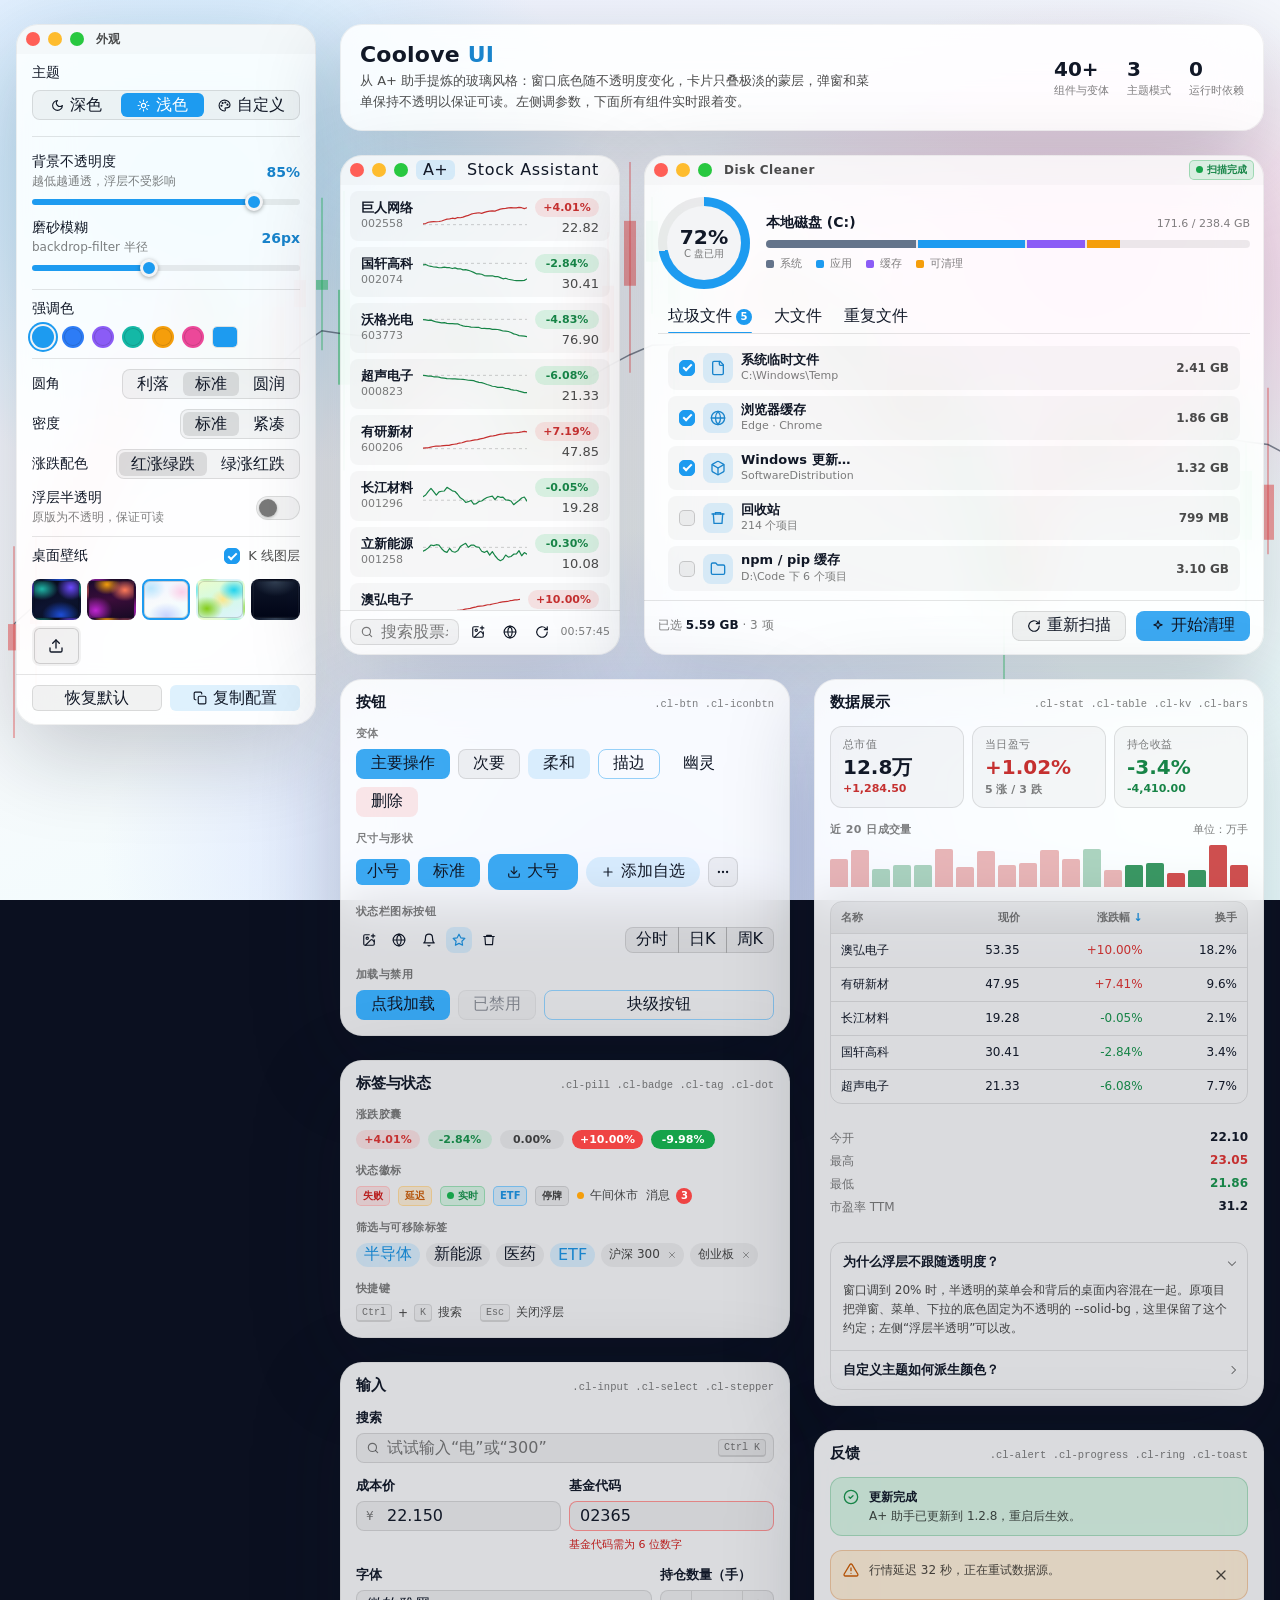
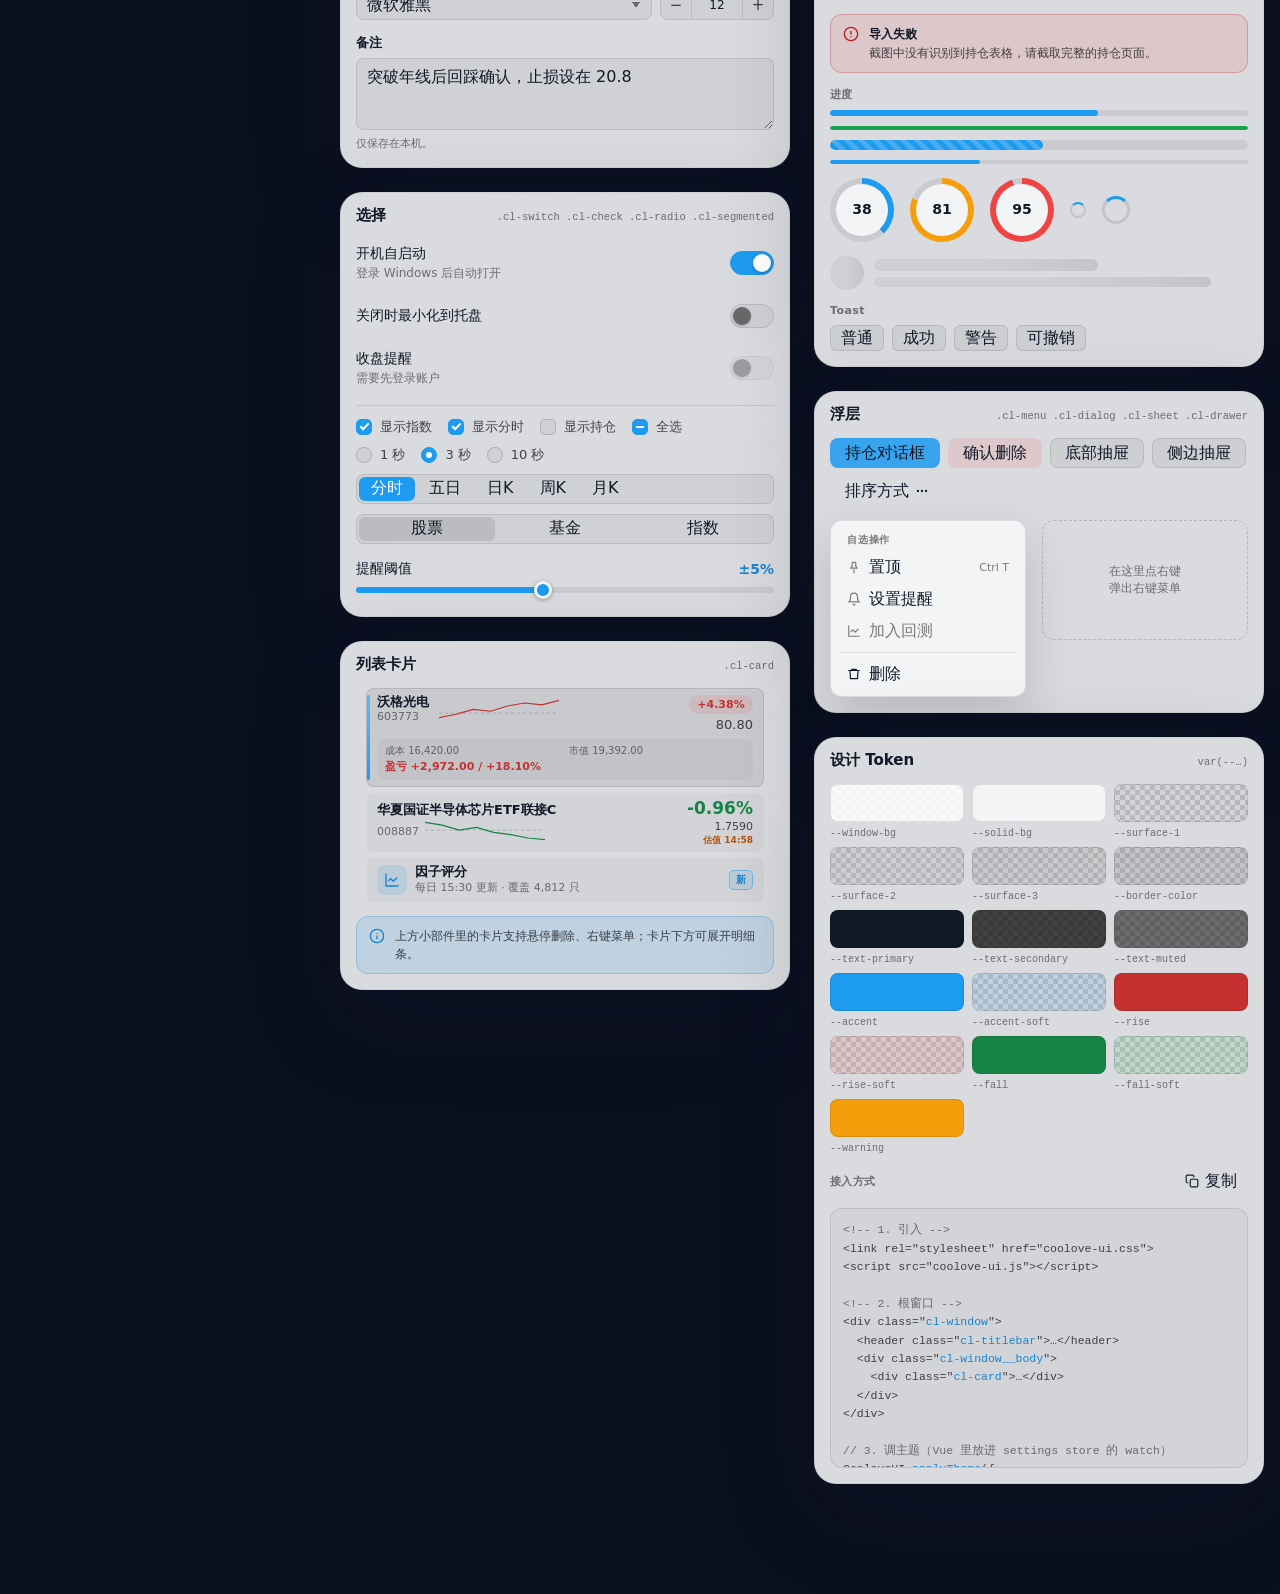
==== commit f31d001c: "feat: v0.2.0 补齐小部件列表、指标卡、搜索提示与对话框尺寸 接入 stock-widget 前的基础组件调整，详见 CHANGELOG。  Co-Authored-By: Claude O" ====
--- a/index.html
+++ b/index.html
@@ -76,7 +76,6 @@
   .sc-widget { width: 280px; max-width: 100%; height: 500px; flex-shrink: 0; }
   .sc-widget .cl-window__body { scrollbar-width: none; }
   .sc-widget .cl-window__body::-webkit-scrollbar { display: none; }
-  .sc-spark { flex: 1; min-width: 0; max-width: 110px; height: 18px; }
   .sc-cleaner { flex: 1 1 360px; min-width: 0; height: 500px; }
   .sc-cleaner .cl-window__body { padding: 12px 14px; gap: 12px; }
   .sc-disk { display: flex; align-items: center; gap: 16px; }
@@ -653,17 +652,17 @@
             <div class="cl-card is-selected" tabindex="0" role="button">
               <div class="cl-card__main">
                 <div class="cl-card__info"><div class="cl-card__title">沃格光电</div><div class="cl-card__sub">603773</div></div>
-                <div class="sc-spark"><svg data-cl-spark="76.2,77.1,78.4,77.9,79.3,80.1,79.6,80.8" data-ref="77.4"></svg></div>
+                <div class="cl-card__chart"><svg data-cl-spark="76.2,77.1,78.4,77.9,79.3,80.1,79.6,80.8" data-ref="77.4"></svg></div>
               </div>
               <div class="cl-card__side"><span class="cl-pill cl-pill--rise">+4.38%</span><span class="cl-card__value">80.80</span></div>
-              <div class="cl-card__strip cl-rise"><span>成本 16,420.00</span><span>市值 19,392.00</span><strong class="cl-rise">盈亏 +2,972.00 / +18.10%</strong></div>
+              <div class="cl-card__strip is-rise"><span>成本 16,420.00</span><span>市值 19,392.00</span><strong>盈亏 +2,972.00 / +18.10%</strong></div>
             </div>
             <div class="cl-card" tabindex="0" role="button">
-              <div class="cl-card__main" style="flex-direction:column;align-items:stretch;gap:5px">
+              <div class="cl-card__main cl-card__main--stack">
                 <div class="cl-card__title">华夏国证半导体芯片ETF联接C</div>
-                <div class="cl-row" style="gap:8px;flex-wrap:nowrap"><span class="cl-card__sub">008887</span><div class="sc-spark" style="max-width:none"><svg data-cl-spark="1.79,1.785,1.776,1.781,1.772,1.768,1.762,1.759" data-ref="1.776"></svg></div></div>
+                <div class="cl-card__row"><span class="cl-card__sub">008887</span><div class="cl-card__chart"><svg data-cl-spark="1.79,1.785,1.776,1.781,1.772,1.768,1.762,1.759" data-ref="1.776"></svg></div></div>
               </div>
-              <div class="cl-card__side"><strong class="cl-fall cl-num" style="font-size:17px;font-weight:900">-0.96%</strong><span class="cl-card__value" style="font-size:12px">1.7590</span><span class="cl-muted" style="font-size:9px">估值 14:58</span></div>
+              <div class="cl-card__side"><strong class="cl-card__figure cl-card__figure--lg cl-fall">-0.96%</strong><span class="cl-card__value cl-card__value--sm">1.7590</span><span class="cl-card__meta is-estimate">估值 14:58</span></div>
             </div>
             <div class="cl-card cl-card--static">
               <div class="cl-card__icon"><svg class="i"><use href="#i-chart"/></svg></div>
@@ -1129,7 +1128,7 @@
     return '<div class="cl-card" tabindex="0" role="button" data-i="' + i + '">' +
       '<button class="cl-card__handle" type="button" aria-label="拖动排序" tabindex="-1"><span></span><span></span><span></span></button>' +
       '<div class="cl-card__main"><div class="cl-card__info"><div class="cl-card__title">' + s.name + '</div><div class="cl-card__sub">' + s.code + '</div></div>' +
-      (showSpark ? '<div class="sc-spark"><svg></svg></div>' : '') + '</div>' +
+      (showSpark ? '<div class="cl-card__chart"><svg></svg></div>' : '') + '</div>' +
       '<div class="cl-card__side"><span class="cl-pill"></span><span class="cl-card__value"></span></div>' +
       '<button class="cl-card__remove" type="button" aria-label="删除 ' + s.name + '"><svg class="i"><use href="#i-x"/></svg></button></div>'
   }
@@ -1151,7 +1150,7 @@
       pill.textContent = (pct > 0 ? '+' : '') + pct.toFixed(2) + '%'
       if (flash && flash.indexOf(s) >= 0) { pill.classList.remove('is-flash'); void pill.offsetWidth; pill.classList.add('is-flash') }
       $('.cl-card__value', card).textContent = s.price.toFixed(2)
-      var svg = $('svg', $('.sc-spark', card) || document.createElement('div'))
+      var svg = $('svg', $('.cl-card__chart', card) || document.createElement('div'))
       if (svg) CooloveUI.sparkline(svg, s.pts, { reference: s.prev })
     })
   }
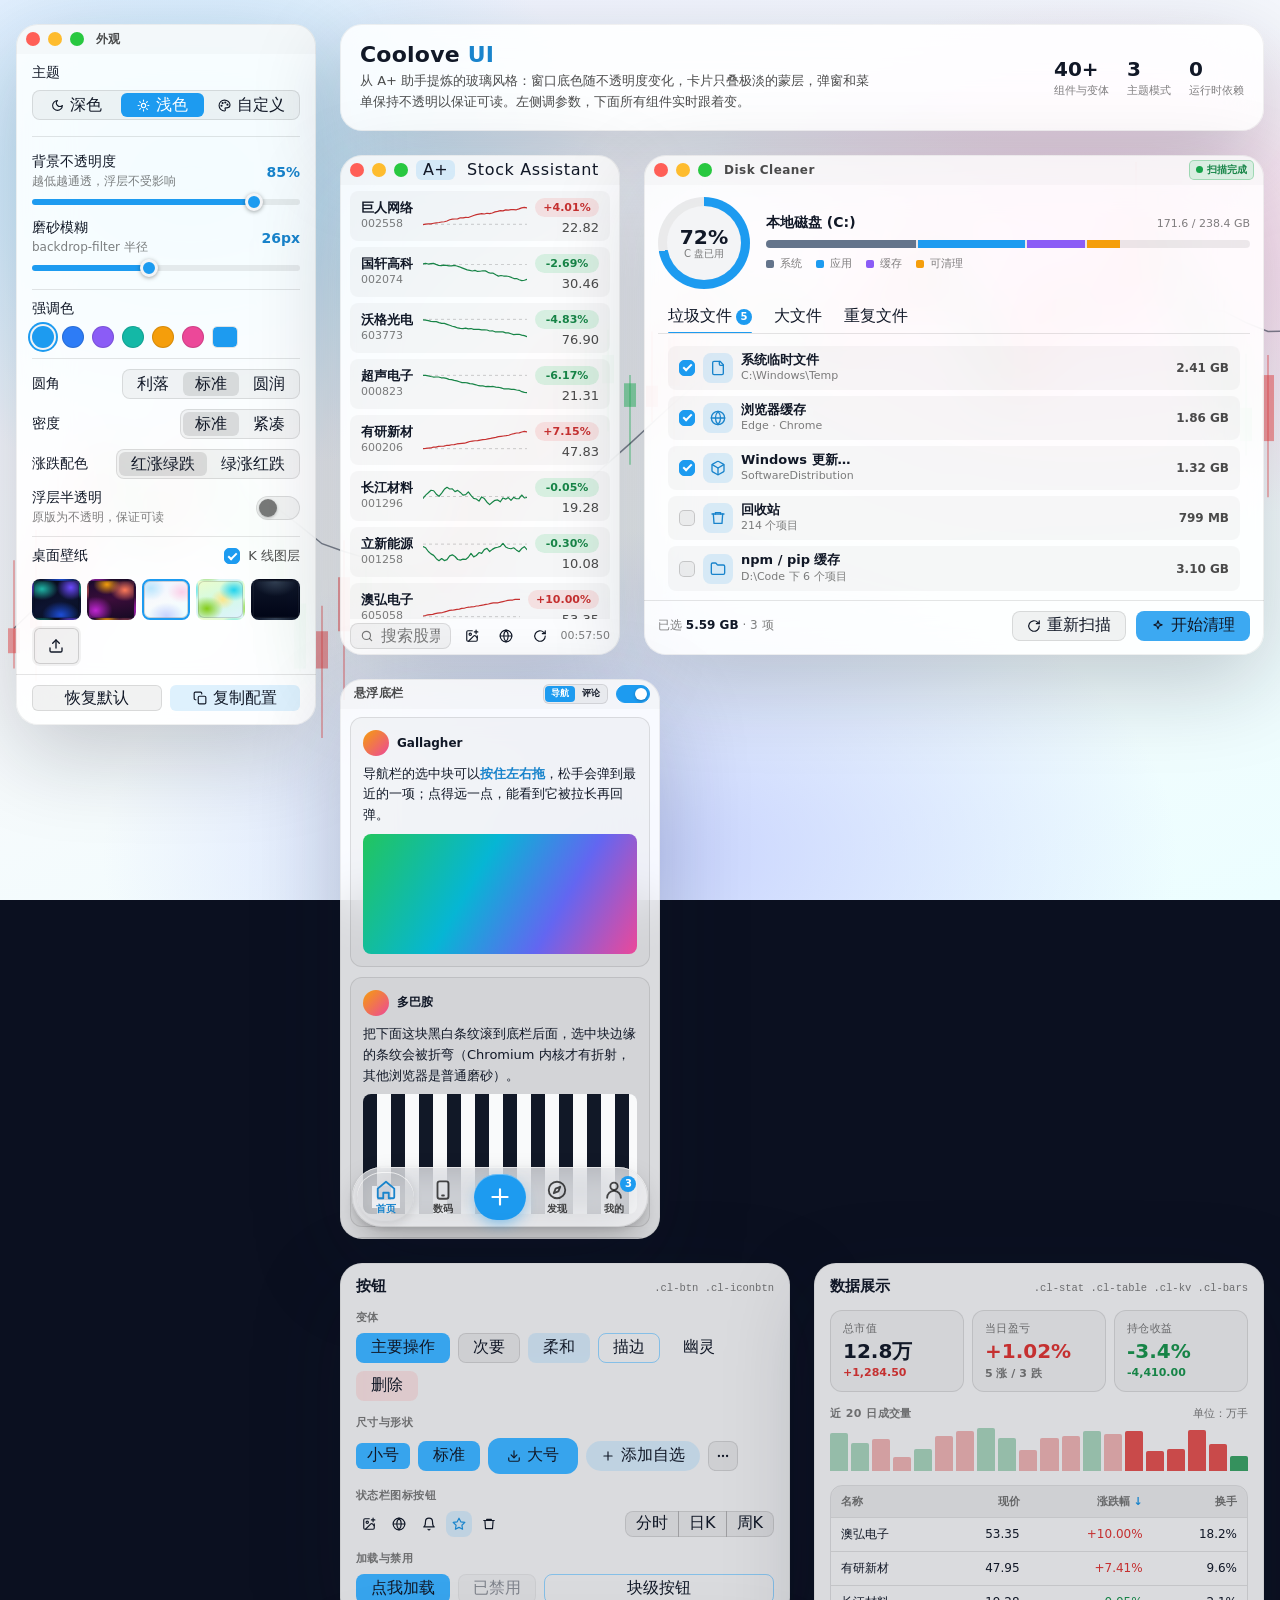
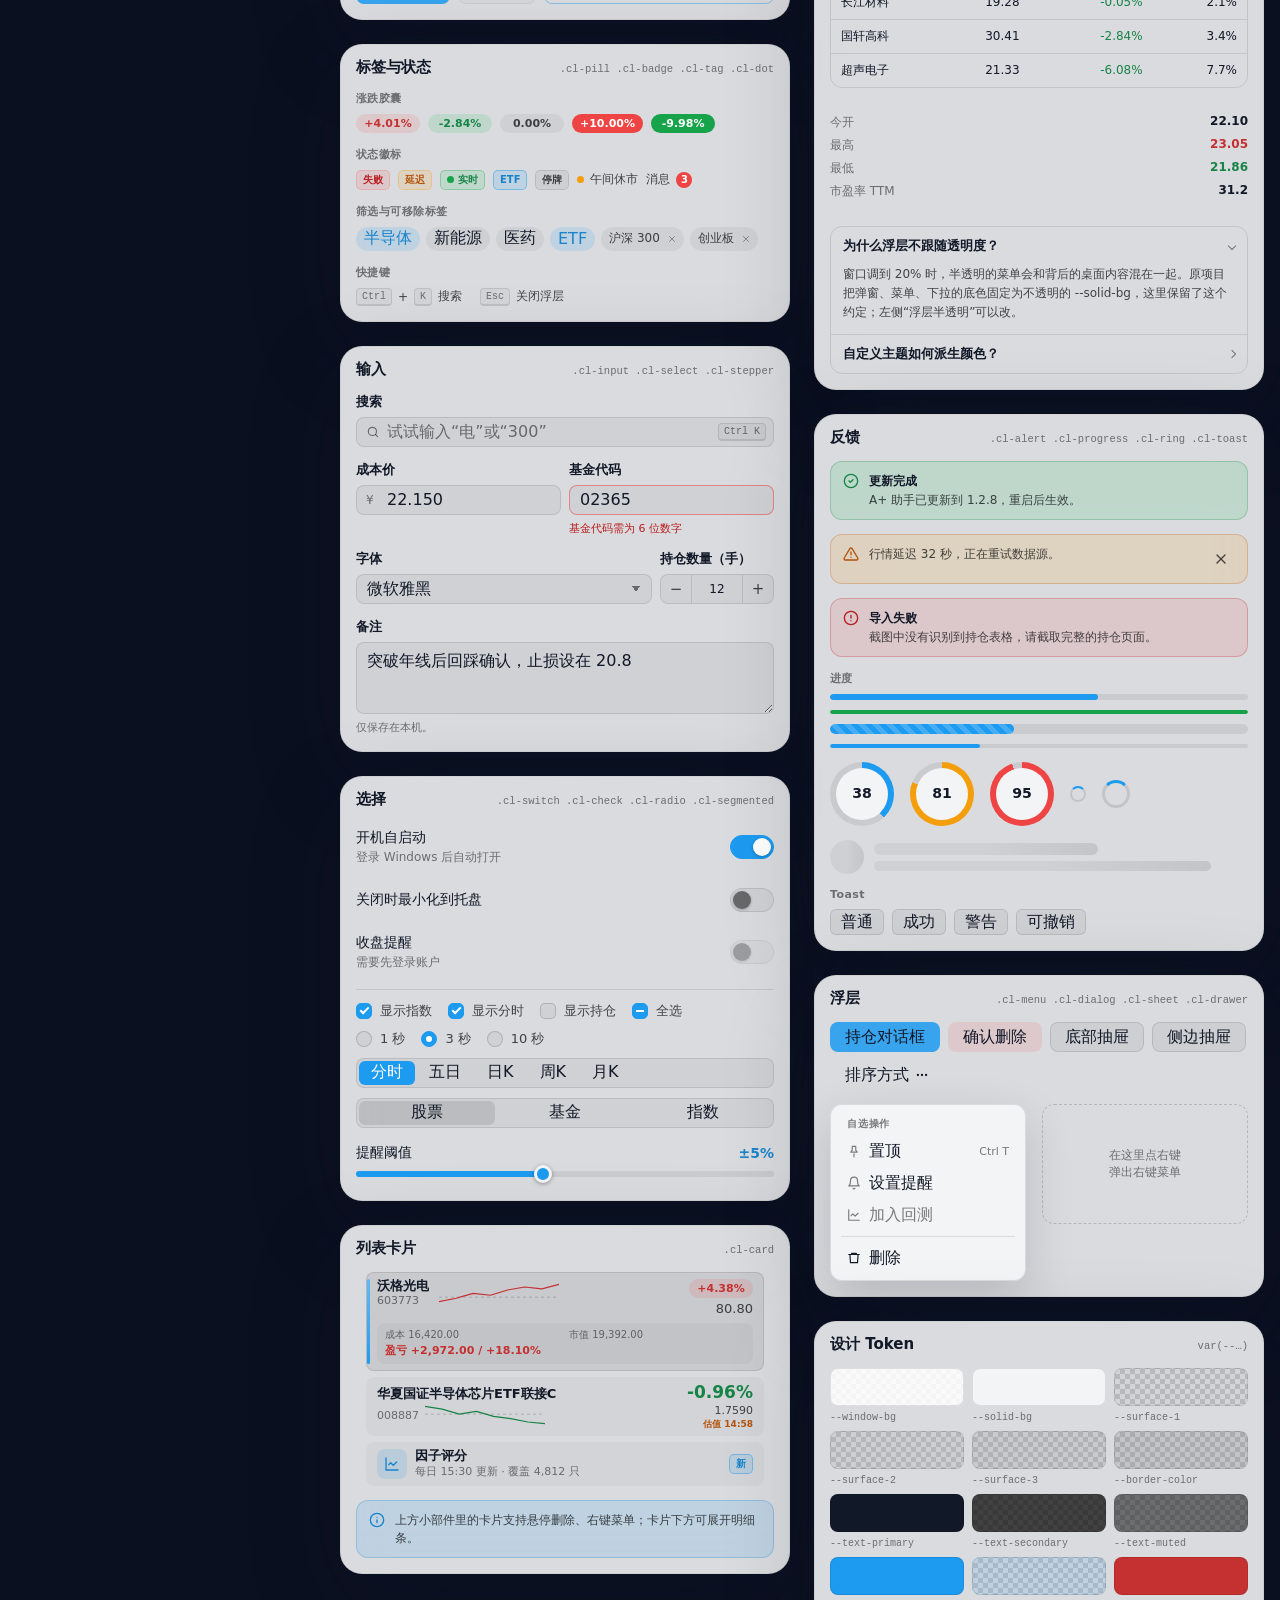
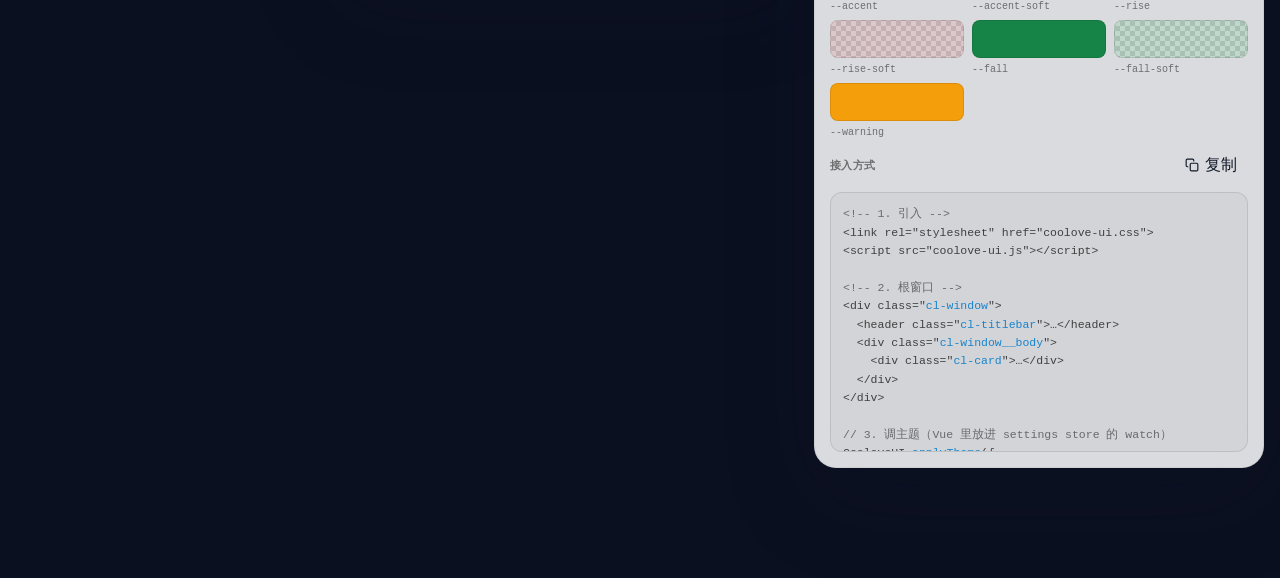
==== commit 7b1fa658: "feat: 悬浮玻璃底栏 cl-dock（v0.6.0） - 悬浮胶囊、两段式评论栏、中间主操作 fab - 选中块弹簧回弹、按距离拉长、拖动跟手并吸附 - 液态折射（Chromium 内核，其他环境" ====
--- a/index.html
+++ b/index.html
@@ -87,6 +87,19 @@
   .sc-clean-foot__sum { flex: 1; min-width: 0; display: flex; flex-direction: column; gap: 6px; font-size: var(--fs-sm); color: var(--text-muted); }
   .sc-clean-foot__sum strong { color: var(--text-primary); font-variant-numeric: tabular-nums; }
   .sc-size { font-size: var(--fs-sm); font-weight: 600; color: var(--text-secondary); font-variant-numeric: tabular-nums; white-space: nowrap; }
+
+  /* 手机示例：悬浮底栏 */
+  .sc-phone { position: relative; width: 320px; max-width: 100%; height: 560px; flex-shrink: 0; }
+  .sc-phone .cl-window__body { padding: 8px 10px 96px; gap: 10px; scrollbar-width: none; }
+  .sc-phone .cl-window__body::-webkit-scrollbar { display: none; }
+  .sc-post { display: flex; flex-direction: column; gap: 8px; padding: 12px; border-radius: var(--radius-md); background: var(--surface-1); border: 1px solid var(--border-color); }
+  .sc-post__who { display: flex; align-items: center; gap: 8px; font-size: var(--fs-sm); font-weight: 700; }
+  .sc-post__who i { width: 26px; height: 26px; border-radius: 50%; background: linear-gradient(135deg, #f59e0b, #ec4899); }
+  .sc-post p { margin: 0; font-size: var(--fs-md); line-height: 1.6; }
+  .sc-post p b { color: var(--accent-text); font-weight: 600; }
+  .sc-post__pic { height: 120px; border-radius: var(--radius-sm); background: linear-gradient(120deg, #22c55e, #06b6d4 40%, #6366f1 70%, #ec4899); }
+  .sc-post__pic--b { background: repeating-linear-gradient(90deg, #111827 0 14px, #f9fafb 14px 28px); }
+  .sc-phone__tools { display: flex; align-items: center; gap: 8px; }
 
   /* 组件画廊：瀑布流 */
   .sc-gallery { columns: 2 380px; column-gap: 24px; }
@@ -206,6 +219,14 @@
   <symbol id="i-box" viewBox="0 0 24 24"><path d="M21 8a2 2 0 0 0-1-1.73l-7-4a2 2 0 0 0-2 0l-7 4A2 2 0 0 0 3 8v8a2 2 0 0 0 1 1.73l7 4a2 2 0 0 0 2 0l7-4A2 2 0 0 0 21 16Z"/><path d="m3.3 7 8.7 5 8.7-5"/><path d="M12 22V12"/></symbol>
   <symbol id="i-file" viewBox="0 0 24 24"><path d="M15 2H6a2 2 0 0 0-2 2v16a2 2 0 0 0 2 2h12a2 2 0 0 0 2-2V7z"/><path d="M14 2v4a2 2 0 0 0 2 2h4"/></symbol>
   <symbol id="i-gear" viewBox="0 0 24 24"><circle cx="12" cy="12" r="3"/><path d="M19.4 15a1.65 1.65 0 0 0 .33 1.82l.06.06a2 2 0 1 1-2.83 2.83l-.06-.06a1.65 1.65 0 0 0-1.82-.33 1.65 1.65 0 0 0-1 1.51V21a2 2 0 0 1-4 0v-.09a1.65 1.65 0 0 0-1-1.51 1.65 1.65 0 0 0-1.82.33l-.06.06a2 2 0 1 1-2.83-2.83l.06-.06a1.65 1.65 0 0 0 .33-1.82 1.65 1.65 0 0 0-1.51-1H3a2 2 0 0 1 0-4h.09a1.65 1.65 0 0 0 1.51-1 1.65 1.65 0 0 0-.33-1.82l-.06-.06a2 2 0 1 1 2.83-2.83l.06.06a1.65 1.65 0 0 0 1.82.33h.01a1.65 1.65 0 0 0 1-1.51V3a2 2 0 0 1 4 0v.09a1.65 1.65 0 0 0 1 1.51h.01a1.65 1.65 0 0 0 1.82-.33l.06-.06a2 2 0 1 1 2.83 2.83l-.06.06a1.65 1.65 0 0 0-.33 1.82v.01a1.65 1.65 0 0 0 1.51 1H21a2 2 0 0 1 0 4h-.09a1.65 1.65 0 0 0-1.51 1z"/></symbol>
+  <symbol id="i-home" viewBox="0 0 24 24"><path d="M3 10.5 12 3l9 7.5V20a1 1 0 0 1-1 1h-5v-6h-6v6H4a1 1 0 0 1-1-1z"/></symbol>
+  <symbol id="i-compass" viewBox="0 0 24 24"><circle cx="12" cy="12" r="9"/><path d="m15.5 8.5-2 5-5 2 2-5z"/></symbol>
+  <symbol id="i-user" viewBox="0 0 24 24"><circle cx="12" cy="8" r="4"/><path d="M4.5 20.5a7.5 7.5 0 0 1 15 0"/></symbol>
+  <symbol id="i-phone" viewBox="0 0 24 24"><rect x="6" y="2.5" width="12" height="19" rx="2.5"/><path d="M11 18h2"/></symbol>
+  <symbol id="i-thumb" viewBox="0 0 24 24"><path d="M7 10v11H3V10z"/><path d="M7 10l4-7a2.5 2.5 0 0 1 3 3l-1 4h6a2 2 0 0 1 2 2.3l-1.3 7A2 2 0 0 1 17.7 21H7"/></symbol>
+  <symbol id="i-chat" viewBox="0 0 24 24"><path d="M4 5h16v11H9l-5 4z"/><path d="M8 9.5h8M8 12.5h5"/></symbol>
+  <symbol id="i-share" viewBox="0 0 24 24"><path d="M20 12a8 8 0 1 1-3-6.2"/><path d="M15 3h5v5"/><path d="m20 3-7 7"/></symbol>
+  <symbol id="i-pen" viewBox="0 0 24 24"><path d="M4 20h4L19 9l-4-4L4 16z"/><path d="M13 21h7"/></symbol>
 </svg>
 
 <div class="sc-wall" id="wall"></div>
@@ -458,6 +479,48 @@
           <button class="cl-btn" type="button" id="btnRescan"><svg class="i"><use href="#i-refresh"/></svg>重新扫描</button>
           <button class="cl-btn cl-btn--primary" type="button" id="btnClean"><svg class="i"><use href="#i-spark"/></svg>开始清理</button>
         </footer>
+      </section>
+
+      <!-- 悬浮底栏：滑动回弹、拖动吸附、液态折射 -->
+      <section class="cl-window sc-phone" aria-label="悬浮底栏示例">
+        <header class="cl-titlebar">
+          <span class="cl-titlebar__title">悬浮底栏</span>
+          <span class="cl-titlebar__spacer"></span>
+          <div class="sc-phone__tools">
+            <div class="cl-segmented cl-segmented--xs" data-cl-select id="phoneMode">
+              <button class="cl-segmented__item" type="button" aria-pressed="true" data-value="tabs">导航</button>
+              <button class="cl-segmented__item" type="button" aria-pressed="false" data-value="comment">评论</button>
+            </div>
+            <label class="cl-switch cl-switch--sm" title="液态折射"><input type="checkbox" id="phoneLiquid" checked><span class="cl-switch__track"></span></label>
+          </div>
+        </header>
+        <div class="cl-window__body">
+          <div class="sc-post"><div class="sc-post__who"><i></i>Gallagher</div><p>导航栏的选中块可以<b>按住左右拖</b>，松手会弹到最近的一项；点得远一点，能看到它被拉长再回弹。</p><div class="sc-post__pic"></div></div>
+          <div class="sc-post"><div class="sc-post__who"><i></i>多巴胺</div><p>把下面这块黑白条纹滚到底栏后面，选中块边缘的条纹会被折弯（Chromium 内核才有折射，其他浏览器是普通磨砂）。</p><div class="sc-post__pic sc-post__pic--b"></div></div>
+          <div class="sc-post"><div class="sc-post__who"><i></i>秋野</div><p>右上角可以切换成评论页的两段式底栏：左边是写评论，右边是点赞、评论、收藏、分享。</p><div class="sc-post__pic"></div></div>
+          <div class="sc-post"><div class="sc-post__who"><i></i>小 k</div><p>底栏只叠一层玻璃：主题、透明度跟着左侧设置走，浅色主题顶边高光更亮。</p><div class="sc-post__pic sc-post__pic--b"></div></div>
+        </div>
+        <div class="cl-dock-area cl-dock-area--contained" id="phoneTabs">
+          <nav class="cl-dock cl-dock--liquid" id="phoneDock" data-cl-dock aria-label="底栏导航">
+            <span class="cl-dock__indicator"></span>
+            <button class="cl-dock__item" type="button" aria-current="page"><svg class="i"><use href="#i-home"/></svg>首页</button>
+            <button class="cl-dock__item" type="button"><svg class="i"><use href="#i-phone"/></svg>数码</button>
+            <button class="cl-dock__fab" type="button" aria-label="发布"><svg class="i"><use href="#i-plus"/></svg></button>
+            <button class="cl-dock__item" type="button"><svg class="i"><use href="#i-compass"/></svg>发现</button>
+            <button class="cl-dock__item" type="button"><svg class="i"><use href="#i-user"/></svg>我的<span class="cl-count cl-count--accent">3</span></button>
+          </nav>
+        </div>
+        <div class="cl-dock-area cl-dock-area--contained" id="phoneComment" hidden>
+          <div class="cl-dock cl-dock--field cl-dock--sm">
+            <button class="cl-dock__field" type="button"><svg class="i"><use href="#i-pen"/></svg><span>写评论</span></button>
+          </div>
+          <div class="cl-dock cl-dock--actions cl-dock--sm" style="--n:4">
+            <button class="cl-dock__item" type="button" aria-pressed="false" id="phoneLike"><svg class="i"><use href="#i-thumb"/></svg><small>832</small></button>
+            <button class="cl-dock__item" type="button"><svg class="i"><use href="#i-chat"/></svg><small>431</small></button>
+            <button class="cl-dock__item" type="button"><svg class="i"><use href="#i-star"/></svg><small>71</small></button>
+            <button class="cl-dock__item" type="button"><svg class="i"><use href="#i-share"/></svg><small>5</small></button>
+          </div>
+        </div>
       </section>
     </div>
 
@@ -1363,6 +1426,24 @@
   desk.addEventListener('cl:open', function () { dock.style.visibility = 'hidden' })
   desk.addEventListener('cl:close', function () { dock.style.visibility = '' })
 
+  // 悬浮底栏示例
+  $('#phoneMode').addEventListener('cl:change', function (e) {
+    var tabs = e.detail.value === 'tabs'
+    $('#phoneTabs').hidden = !tabs
+    $('#phoneComment').hidden = tabs
+  })
+  $('#phoneLiquid').addEventListener('change', function (e) {
+    var d = $('#phoneDock')
+    if (e.target.checked && CooloveUI.supportsLiquid()) d.setAttribute('data-liquid', 'on')
+    else d.removeAttribute('data-liquid')
+  })
+  $('#phoneLike').addEventListener('click', function () {
+    var on = this.getAttribute('aria-pressed') !== 'true'
+    this.setAttribute('aria-pressed', String(on))
+    this.classList.toggle('is-on', on)
+    this.querySelector('small').textContent = on ? '833' : '832'
+  })
+
   CooloveUI.configure({ root: desk })
   CooloveUI.init(document)
   apply()
